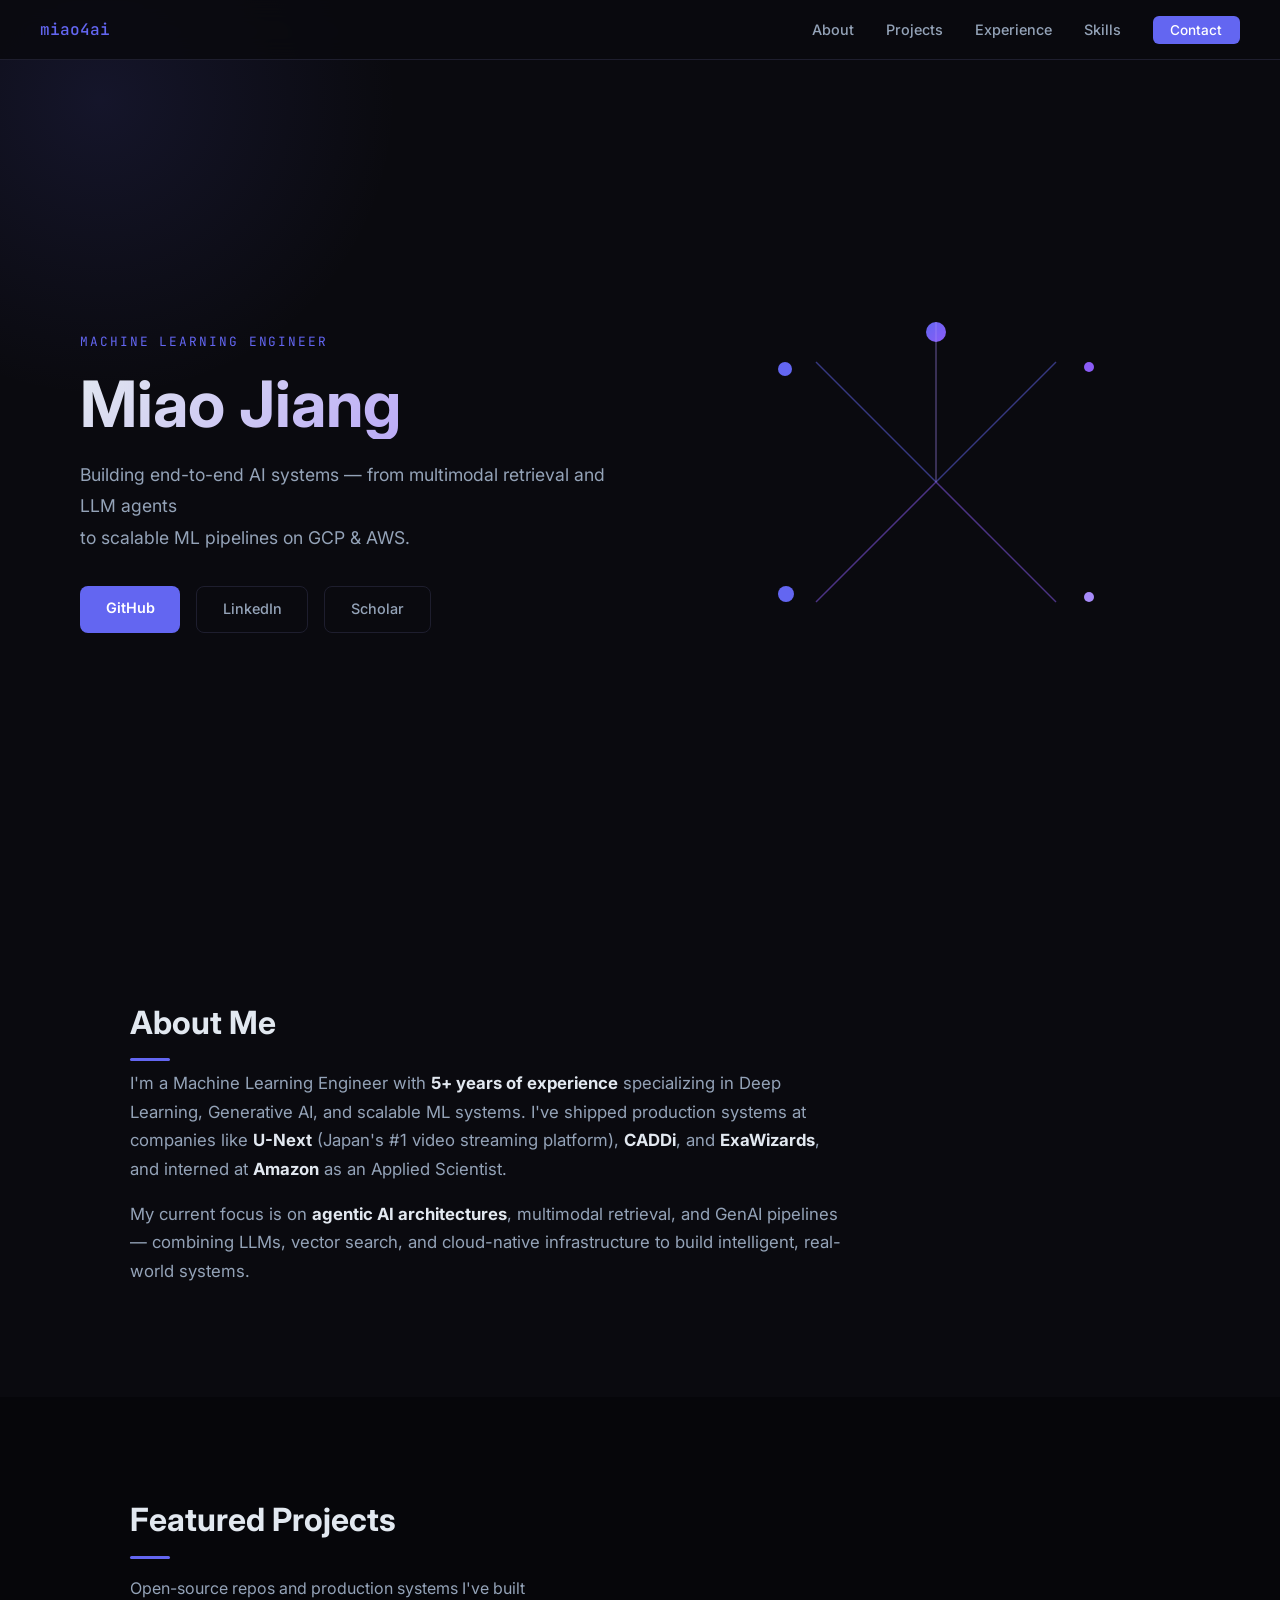
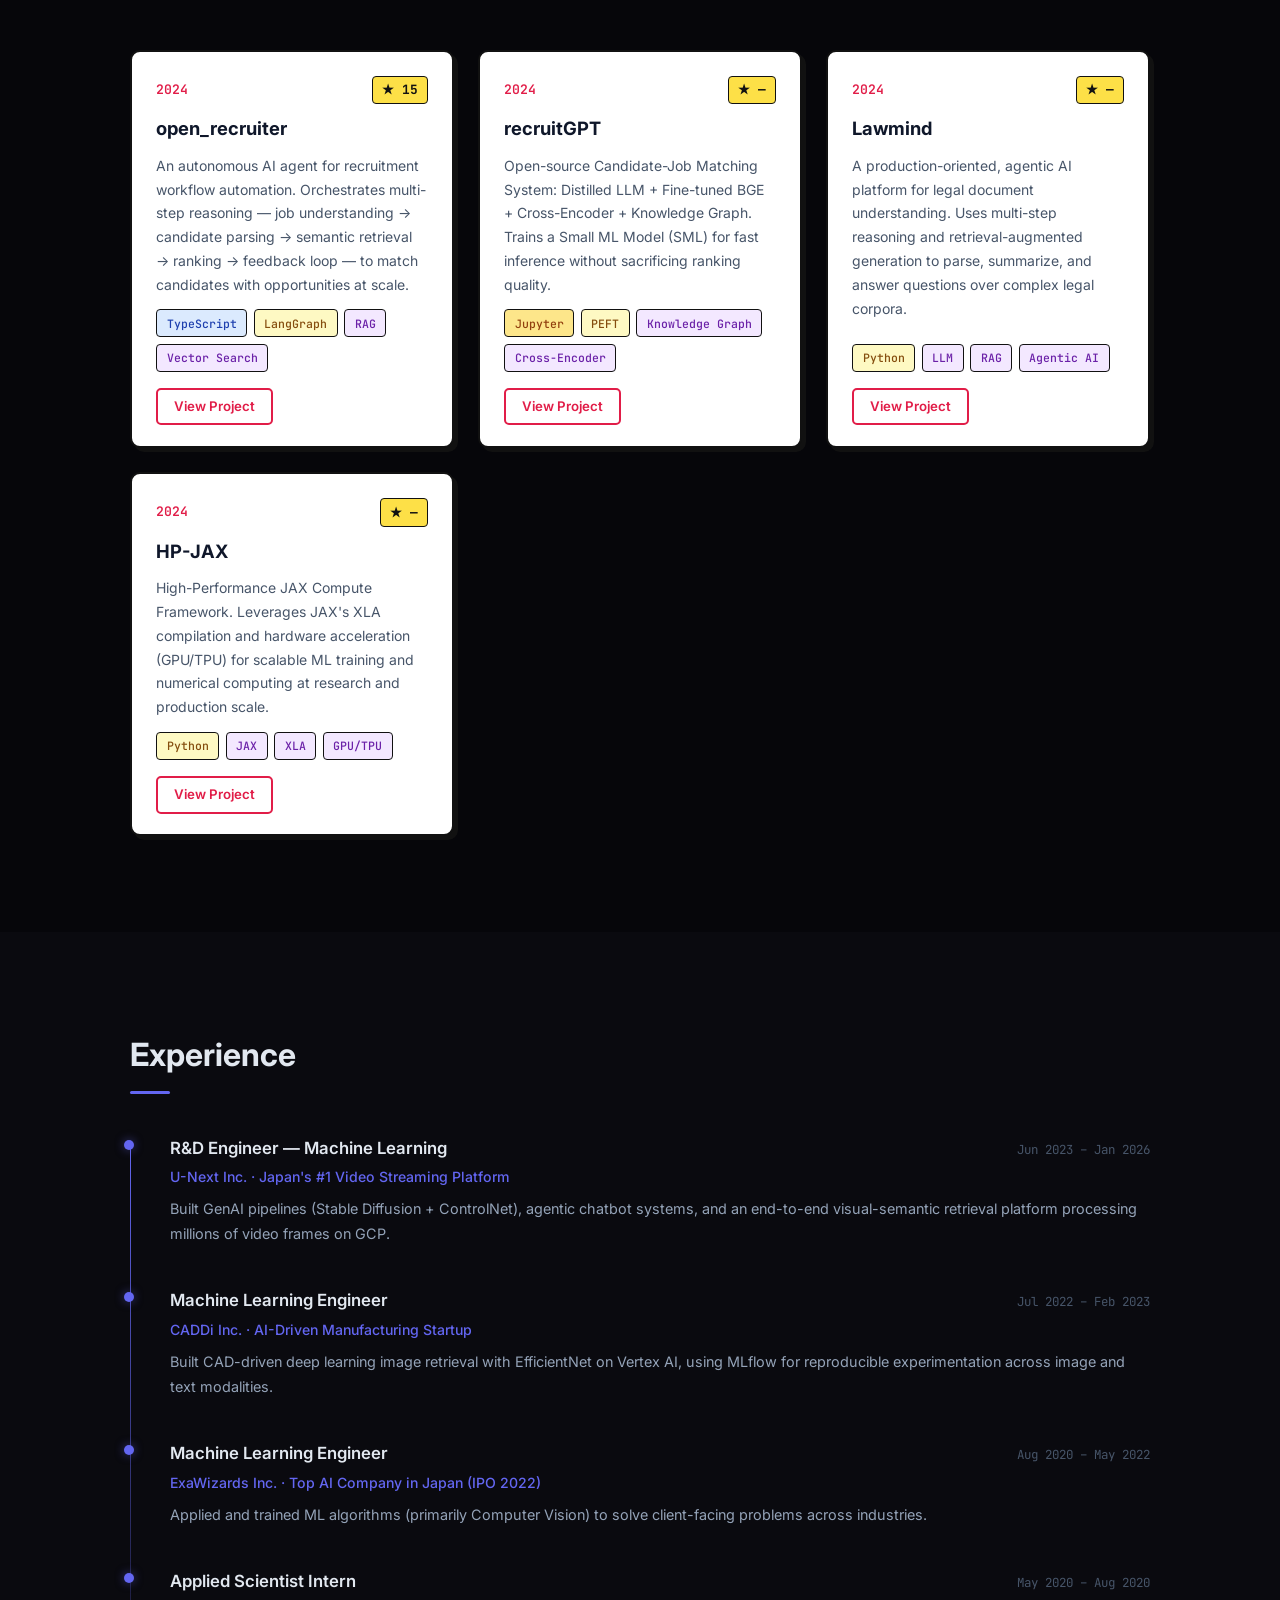
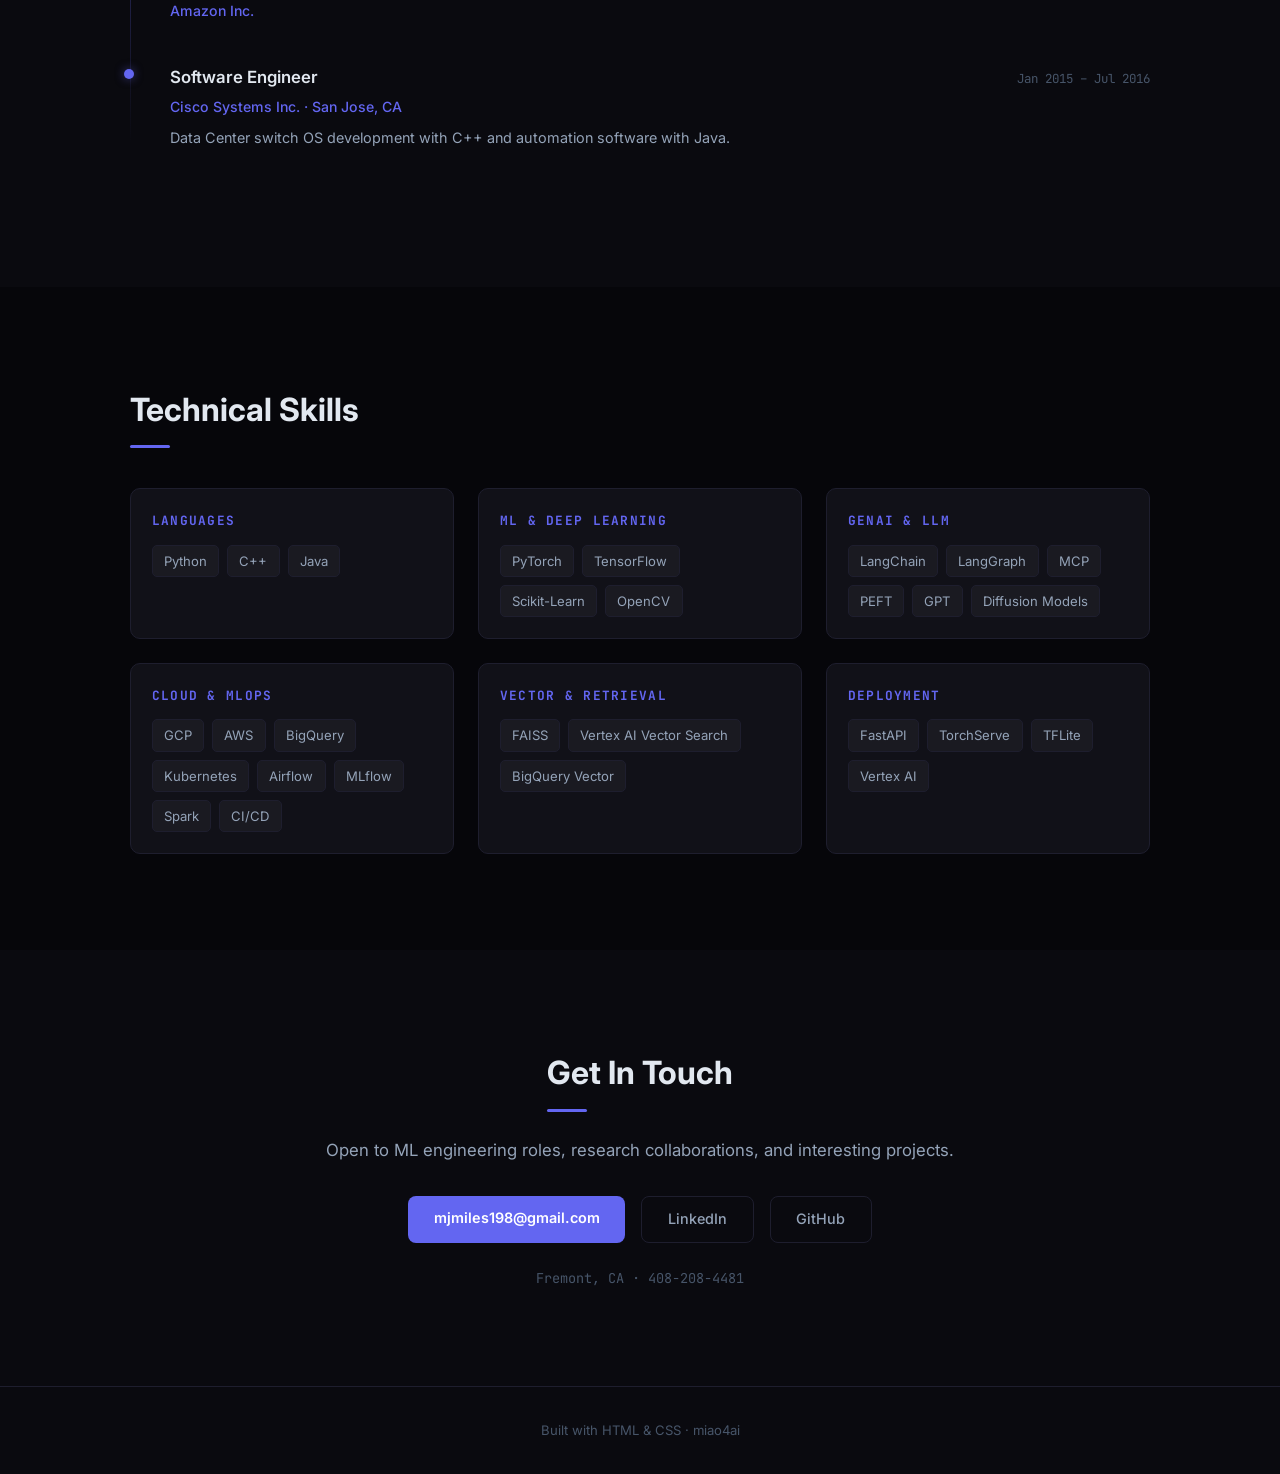
==== index.html @ be4a1c4f "Add portfolio homepage with GitHub projects showcase Co-Authored-By: Claude Sonnet 4.6 <noreply@anth" ====
<!DOCTYPE html>
<html lang="en">
<head>
  <meta charset="UTF-8" />
  <meta name="viewport" content="width=device-width, initial-scale=1.0" />
  <title>Miao Jiang – ML Engineer</title>
  <link rel="preconnect" href="https://fonts.googleapis.com" />
  <link href="https://fonts.googleapis.com/css2?family=Inter:wght@300;400;500;600;700&family=JetBrains+Mono:wght@400;500&display=swap" rel="stylesheet" />
  <link rel="stylesheet" href="style.css" />
</head>
<body>

  <!-- NAV -->
  <nav class="nav">
    <span class="nav-logo">miao4ai</span>
    <ul class="nav-links">
      <li><a href="#about">About</a></li>
      <li><a href="#projects">Projects</a></li>
      <li><a href="#experience">Experience</a></li>
      <li><a href="#skills">Skills</a></li>
      <li><a href="#contact" class="btn-nav">Contact</a></li>
    </ul>
  </nav>

  <!-- HERO -->
  <section class="hero">
    <div class="hero-content">
      <p class="hero-tag">Machine Learning Engineer</p>
      <h1>Miao Jiang</h1>
      <p class="hero-sub">
        Building end-to-end AI systems — from multimodal retrieval and LLM agents<br>
        to scalable ML pipelines on GCP & AWS.
      </p>
      <div class="hero-links">
        <a href="https://github.com/miao4ai" target="_blank" class="btn-primary">GitHub</a>
        <a href="https://www.linkedin.com/in/miao4ai/" target="_blank" class="btn-secondary">LinkedIn</a>
        <a href="https://scholar.google.com/citations?user=8h-kJewAAAAJ&hl=en" target="_blank" class="btn-secondary">Scholar</a>
      </div>
    </div>
    <div class="hero-art">
      <div class="art-node n1"></div>
      <div class="art-node n2"></div>
      <div class="art-node n3"></div>
      <div class="art-node n4"></div>
      <div class="art-node n5"></div>
      <svg class="art-lines" viewBox="0 0 400 400" xmlns="http://www.w3.org/2000/svg">
        <line x1="80" y1="80"  x2="200" y2="200" stroke="#6366f1" stroke-width="1.5" opacity="0.5"/>
        <line x1="320" y1="80"  x2="200" y2="200" stroke="#6366f1" stroke-width="1.5" opacity="0.5"/>
        <line x1="80" y1="320" x2="200" y2="200" stroke="#8b5cf6" stroke-width="1.5" opacity="0.5"/>
        <line x1="320" y1="320" x2="200" y2="200" stroke="#8b5cf6" stroke-width="1.5" opacity="0.5"/>
        <line x1="200" y1="40"  x2="200" y2="200" stroke="#a78bfa" stroke-width="1.5" opacity="0.4"/>
      </svg>
    </div>
  </section>

  <!-- ABOUT -->
  <section id="about" class="section">
    <div class="container">
      <h2 class="section-title">About Me</h2>
      <p class="about-text">
        I'm a Machine Learning Engineer with <strong>5+ years of experience</strong> specializing in
        Deep Learning, Generative AI, and scalable ML systems. I've shipped production systems at companies
        like <strong>U-Next</strong> (Japan's #1 video streaming platform), <strong>CADDi</strong>, and
        <strong>ExaWizards</strong>, and interned at <strong>Amazon</strong> as an Applied Scientist.
      </p>
      <p class="about-text">
        My current focus is on <strong>agentic AI architectures</strong>, multimodal retrieval, and
        GenAI pipelines — combining LLMs, vector search, and cloud-native infrastructure to build
        intelligent, real-world systems.
      </p>
    </div>
  </section>

  <!-- PROJECTS -->
  <section id="projects" class="section section-dark">
    <div class="container">
      <h2 class="section-title">Featured Projects</h2>
      <p class="section-sub">Open-source repos and production systems I've built</p>

      <div class="projects-grid">

        <!-- open_recruiter -->
        <div class="pcard">
          <div class="pcard-top">
            <span class="pcard-year">2024</span>
            <span class="pcard-stars">&#9733; 15</span>
          </div>
          <h3 class="pcard-title">open_recruiter</h3>
          <p class="pcard-desc">
            An autonomous AI agent for recruitment workflow automation. Orchestrates multi-step
            reasoning — job understanding → candidate parsing → semantic retrieval → ranking →
            feedback loop — to match candidates with opportunities at scale.
          </p>
          <div class="pcard-tags">
            <span class="tag tag-ts">TypeScript</span>
            <span class="tag tag-py">LangGraph</span>
            <span class="tag tag-gen">RAG</span>
            <span class="tag tag-gen">Vector Search</span>
          </div>
          <div class="pcard-actions">
            <a href="https://github.com/miao4ai/open_recruiter" target="_blank" class="pcard-btn-primary">View Project</a>
          </div>
        </div>

        <!-- recruitGPT -->
        <div class="pcard">
          <div class="pcard-top">
            <span class="pcard-year">2024</span>
            <span class="pcard-stars">&#9733; —</span>
          </div>
          <h3 class="pcard-title">recruitGPT</h3>
          <p class="pcard-desc">
            Open-source Candidate-Job Matching System: Distilled LLM + Fine-tuned BGE +
            Cross-Encoder + Knowledge Graph. Trains a Small ML Model (SML) for fast inference
            without sacrificing ranking quality.
          </p>
          <div class="pcard-tags">
            <span class="tag tag-nb">Jupyter</span>
            <span class="tag tag-py">PEFT</span>
            <span class="tag tag-gen">Knowledge Graph</span>
            <span class="tag tag-gen">Cross-Encoder</span>
          </div>
          <div class="pcard-actions">
            <a href="https://github.com/miao4ai/recruitGPT" target="_blank" class="pcard-btn-primary">View Project</a>
          </div>
        </div>

        <!-- Lawmind -->
        <div class="pcard">
          <div class="pcard-top">
            <span class="pcard-year">2024</span>
            <span class="pcard-stars">&#9733; —</span>
          </div>
          <h3 class="pcard-title">Lawmind</h3>
          <p class="pcard-desc">
            A production-oriented, agentic AI platform for legal document understanding.
            Uses multi-step reasoning and retrieval-augmented generation to parse, summarize,
            and answer questions over complex legal corpora.
          </p>
          <div class="pcard-tags">
            <span class="tag tag-py">Python</span>
            <span class="tag tag-gen">LLM</span>
            <span class="tag tag-gen">RAG</span>
            <span class="tag tag-gen">Agentic AI</span>
          </div>
          <div class="pcard-actions">
            <a href="https://github.com/miao4ai/Lawmind" target="_blank" class="pcard-btn-primary">View Project</a>
          </div>
        </div>

        <!-- HP-JAX -->
        <div class="pcard">
          <div class="pcard-top">
            <span class="pcard-year">2024</span>
            <span class="pcard-stars">&#9733; —</span>
          </div>
          <h3 class="pcard-title">HP-JAX</h3>
          <p class="pcard-desc">
            High-Performance JAX Compute Framework. Leverages JAX's XLA compilation and
            hardware acceleration (GPU/TPU) for scalable ML training and numerical computing
            at research and production scale.
          </p>
          <div class="pcard-tags">
            <span class="tag tag-py">Python</span>
            <span class="tag tag-gen">JAX</span>
            <span class="tag tag-gen">XLA</span>
            <span class="tag tag-gen">GPU/TPU</span>
          </div>
          <div class="pcard-actions">
            <a href="https://github.com/miao4ai/HP-JAX" target="_blank" class="pcard-btn-primary">View Project</a>
          </div>
        </div>

      </div>
    </div>
  </section>

  <!-- EXPERIENCE -->
  <section id="experience" class="section">
    <div class="container">
      <h2 class="section-title">Experience</h2>
      <div class="timeline">

        <div class="timeline-item">
          <div class="timeline-dot"></div>
          <div class="timeline-content">
            <div class="timeline-header">
              <h3>R&D Engineer — Machine Learning</h3>
              <span class="timeline-date">Jun 2023 – Jan 2026</span>
            </div>
            <p class="timeline-company"><a href="https://www.unext.co.jp/en" target="_blank">U-Next Inc.</a> · Japan's #1 Video Streaming Platform</p>
            <p>Built GenAI pipelines (Stable Diffusion + ControlNet), agentic chatbot systems, and an end-to-end visual-semantic retrieval platform processing millions of video frames on GCP.</p>
          </div>
        </div>

        <div class="timeline-item">
          <div class="timeline-dot"></div>
          <div class="timeline-content">
            <div class="timeline-header">
              <h3>Machine Learning Engineer</h3>
              <span class="timeline-date">Jul 2022 – Feb 2023</span>
            </div>
            <p class="timeline-company"><a href="https://us.caddi.com/" target="_blank">CADDi Inc.</a> · AI-Driven Manufacturing Startup</p>
            <p>Built CAD-driven deep learning image retrieval with EfficientNet on Vertex AI, using MLflow for reproducible experimentation across image and text modalities.</p>
          </div>
        </div>

        <div class="timeline-item">
          <div class="timeline-dot"></div>
          <div class="timeline-content">
            <div class="timeline-header">
              <h3>Machine Learning Engineer</h3>
              <span class="timeline-date">Aug 2020 – May 2022</span>
            </div>
            <p class="timeline-company"><a href="https://exawizards.com/en/" target="_blank">ExaWizards Inc.</a> · Top AI Company in Japan (IPO 2022)</p>
            <p>Applied and trained ML algorithms (primarily Computer Vision) to solve client-facing problems across industries.</p>
          </div>
        </div>

        <div class="timeline-item">
          <div class="timeline-dot"></div>
          <div class="timeline-content">
            <div class="timeline-header">
              <h3>Applied Scientist Intern</h3>
              <span class="timeline-date">May 2020 – Aug 2020</span>
            </div>
            <p class="timeline-company">Amazon Inc.</p>
          </div>
        </div>

        <div class="timeline-item">
          <div class="timeline-dot"></div>
          <div class="timeline-content">
            <div class="timeline-header">
              <h3>Software Engineer</h3>
              <span class="timeline-date">Jan 2015 – Jul 2016</span>
            </div>
            <p class="timeline-company">Cisco Systems Inc. · San Jose, CA</p>
            <p>Data Center switch OS development with C++ and automation software with Java.</p>
          </div>
        </div>

      </div>
    </div>
  </section>

  <!-- SKILLS -->
  <section id="skills" class="section section-dark">
    <div class="container">
      <h2 class="section-title">Technical Skills</h2>
      <div class="skills-grid">
        <div class="skill-group">
          <h4>Languages</h4>
          <div class="skill-tags"><span>Python</span><span>C++</span><span>Java</span></div>
        </div>
        <div class="skill-group">
          <h4>ML & Deep Learning</h4>
          <div class="skill-tags"><span>PyTorch</span><span>TensorFlow</span><span>Scikit-Learn</span><span>OpenCV</span></div>
        </div>
        <div class="skill-group">
          <h4>GenAI & LLM</h4>
          <div class="skill-tags"><span>LangChain</span><span>LangGraph</span><span>MCP</span><span>PEFT</span><span>GPT</span><span>Diffusion Models</span></div>
        </div>
        <div class="skill-group">
          <h4>Cloud & MLOps</h4>
          <div class="skill-tags"><span>GCP</span><span>AWS</span><span>BigQuery</span><span>Kubernetes</span><span>Airflow</span><span>MLflow</span><span>Spark</span><span>CI/CD</span></div>
        </div>
        <div class="skill-group">
          <h4>Vector & Retrieval</h4>
          <div class="skill-tags"><span>FAISS</span><span>Vertex AI Vector Search</span><span>BigQuery Vector</span></div>
        </div>
        <div class="skill-group">
          <h4>Deployment</h4>
          <div class="skill-tags"><span>FastAPI</span><span>TorchServe</span><span>TFLite</span><span>Vertex AI</span></div>
        </div>
      </div>
    </div>
  </section>

  <!-- CONTACT -->
  <section id="contact" class="section">
    <div class="container contact-container">
      <h2 class="section-title">Get In Touch</h2>
      <p class="contact-sub">Open to ML engineering roles, research collaborations, and interesting projects.</p>
      <div class="contact-links">
        <a href="mailto:mjmiles198@gmail.com" class="btn-primary">mjmiles198@gmail.com</a>
        <a href="https://www.linkedin.com/in/miao4ai/" target="_blank" class="btn-secondary">LinkedIn</a>
        <a href="https://github.com/miao4ai" target="_blank" class="btn-secondary">GitHub</a>
      </div>
      <p class="contact-location">Fremont, CA · 408-208-4481</p>
    </div>
  </section>

  <footer class="footer">
    <p>Built with HTML & CSS · <a href="https://github.com/miao4ai" target="_blank">miao4ai</a></p>
  </footer>

  <script src="main.js"></script>
</body>
</html>
---- style.css ----
/* ===== RESET & BASE ===== */
*, *::before, *::after { box-sizing: border-box; margin: 0; padding: 0; }

:root {
  --bg: #0a0a0f;
  --bg-dark: #06060a;
  --bg-card: #111118;
  --border: #1e1e2e;
  --accent: #6366f1;
  --accent2: #8b5cf6;
  --accent-glow: rgba(99,102,241,0.15);
  --text: #e2e8f0;
  --text-muted: #94a3b8;
  --text-faint: #475569;
  --green: #22d3ee;
  --font: 'Inter', sans-serif;
  --mono: 'JetBrains Mono', monospace;
}

html { scroll-behavior: smooth; }

body {
  font-family: var(--font);
  background: var(--bg);
  color: var(--text);
  line-height: 1.7;
  font-size: 16px;
}

a { color: var(--accent); text-decoration: none; }
a:hover { color: var(--accent2); }

/* ===== NAV ===== */
.nav {
  position: fixed;
  top: 0; left: 0; right: 0;
  z-index: 100;
  display: flex;
  align-items: center;
  justify-content: space-between;
  padding: 1rem 2.5rem;
  background: rgba(10,10,15,0.85);
  backdrop-filter: blur(12px);
  border-bottom: 1px solid var(--border);
}

.nav-logo {
  font-family: var(--mono);
  font-size: 1rem;
  color: var(--accent);
  font-weight: 500;
}

.nav-links {
  list-style: none;
  display: flex;
  gap: 2rem;
  align-items: center;
}

.nav-links a {
  color: var(--text-muted);
  font-size: 0.9rem;
  font-weight: 500;
  transition: color 0.2s;
}
.nav-links a:hover { color: var(--text); }

.btn-nav {
  background: var(--accent) !important;
  color: white !important;
  padding: 0.4rem 1.1rem;
  border-radius: 6px;
  font-size: 0.85rem !important;
  transition: background 0.2s !important;
}
.btn-nav:hover { background: var(--accent2) !important; }

/* ===== HERO ===== */
.hero {
  min-height: 100vh;
  display: grid;
  grid-template-columns: 1fr 1fr;
  align-items: center;
  padding: 8rem 5rem 4rem;
  gap: 4rem;
  position: relative;
  overflow: hidden;
}

.hero::before {
  content: '';
  position: absolute;
  top: -200px; left: -200px;
  width: 600px; height: 600px;
  background: radial-gradient(circle, rgba(99,102,241,0.12) 0%, transparent 70%);
  pointer-events: none;
}

.hero-tag {
  font-family: var(--mono);
  font-size: 0.8rem;
  color: var(--accent);
  text-transform: uppercase;
  letter-spacing: 0.15em;
  margin-bottom: 1rem;
}

.hero h1 {
  font-size: clamp(2.8rem, 5vw, 4.5rem);
  font-weight: 700;
  line-height: 1.1;
  background: linear-gradient(135deg, #e2e8f0 0%, #a78bfa 100%);
  -webkit-background-clip: text;
  -webkit-text-fill-color: transparent;
  background-clip: text;
  margin-bottom: 1.2rem;
}

.hero-sub {
  font-size: 1.1rem;
  color: var(--text-muted);
  margin-bottom: 2rem;
  line-height: 1.8;
}

.hero-links {
  display: flex;
  gap: 1rem;
  flex-wrap: wrap;
}

.btn-primary {
  background: var(--accent);
  color: white;
  padding: 0.65rem 1.6rem;
  border-radius: 8px;
  font-weight: 600;
  font-size: 0.9rem;
  transition: background 0.2s, transform 0.1s;
  display: inline-block;
}
.btn-primary:hover {
  background: var(--accent2);
  color: white;
  transform: translateY(-1px);
}

.btn-secondary {
  background: transparent;
  color: var(--text-muted);
  padding: 0.65rem 1.6rem;
  border-radius: 8px;
  font-weight: 500;
  font-size: 0.9rem;
  border: 1px solid var(--border);
  transition: border-color 0.2s, color 0.2s, transform 0.1s;
  display: inline-block;
}
.btn-secondary:hover {
  border-color: var(--accent);
  color: var(--text);
  transform: translateY(-1px);
}

/* Hero Art */
.hero-art {
  position: relative;
  display: flex;
  align-items: center;
  justify-content: center;
  height: 400px;
}

.art-lines {
  position: absolute;
  width: 100%;
  height: 100%;
  animation: rotate-slow 30s linear infinite;
}

@keyframes rotate-slow {
  from { transform: rotate(0deg); }
  to   { transform: rotate(360deg); }
}

.art-node {
  position: absolute;
  border-radius: 50%;
  animation: pulse-node 3s ease-in-out infinite;
}

.n1 { width: 14px; height: 14px; background: var(--accent); top: 20%; left: 20%; animation-delay: 0s; }
.n2 { width: 10px; height: 10px; background: var(--accent2); top: 20%; right: 20%; animation-delay: 0.5s; }
.n3 { width: 16px; height: 16px; background: var(--accent); bottom: 20%; left: 20%; animation-delay: 1s; }
.n4 { width: 10px; height: 10px; background: #a78bfa; bottom: 20%; right: 20%; animation-delay: 1.5s; }
.n5 { width: 20px; height: 20px; background: linear-gradient(135deg, var(--accent), var(--accent2)); top: 10%; left: 50%; transform: translateX(-50%); animation-delay: 0.25s; }

@keyframes pulse-node {
  0%, 100% { transform: scale(1); opacity: 0.8; }
  50% { transform: scale(1.4); opacity: 1; box-shadow: 0 0 16px rgba(99,102,241,0.7); }
}

/* ===== SECTIONS ===== */
.section { padding: 6rem 0; }
.section-dark { background: var(--bg-dark); }

.container {
  max-width: 1100px;
  margin: 0 auto;
  padding: 0 2.5rem;
}

.section-title {
  font-size: 2rem;
  font-weight: 700;
  margin-bottom: 0.5rem;
  position: relative;
  display: inline-block;
}

.section-title::after {
  content: '';
  display: block;
  width: 40px;
  height: 3px;
  background: var(--accent);
  border-radius: 2px;
  margin-top: 0.5rem;
}

.section-sub {
  color: var(--text-muted);
  margin-bottom: 3rem;
  margin-top: 0.5rem;
}

/* ===== ABOUT ===== */
.about-text {
  color: var(--text-muted);
  font-size: 1.05rem;
  max-width: 720px;
  margin-bottom: 1rem;
}
.about-text strong { color: var(--text); }

/* ===== PROJECTS ===== */
.projects-grid {
  display: grid;
  grid-template-columns: repeat(3, 1fr);
  gap: 1.5rem;
  margin-top: 2.5rem;
}

/* Project Card (new style) */
.pcard {
  background: #fff;
  border: 2.5px solid #111;
  border-radius: 10px;
  padding: 1.5rem 1.5rem 1.3rem;
  display: flex;
  flex-direction: column;
  gap: 0.8rem;
  transition: transform 0.18s, box-shadow 0.18s;
  box-shadow: 4px 4px 0 #111;
}

.pcard:hover {
  transform: translate(-2px, -2px);
  box-shadow: 6px 6px 0 #111;
}

.pcard-top {
  display: flex;
  justify-content: space-between;
  align-items: center;
}

.pcard-year {
  font-family: var(--mono);
  font-size: 0.82rem;
  font-weight: 600;
  color: #e11d48;
}

.pcard-stars {
  font-family: var(--mono);
  font-size: 0.8rem;
  font-weight: 700;
  background: #fde047;
  color: #111;
  padding: 0.15rem 0.55rem;
  border-radius: 4px;
  border: 1.5px solid #111;
}

.pcard-work {
  background: #e0e7ff;
  color: #4338ca;
}

.pcard-title {
  font-size: 1.15rem;
  font-weight: 700;
  color: #0f172a;
  line-height: 1.3;
}

.pcard-desc {
  font-size: 0.875rem;
  color: #475569;
  line-height: 1.7;
  flex: 1;
}

.pcard-tags {
  display: flex;
  flex-wrap: wrap;
  gap: 0.4rem;
}

.tag {
  font-family: var(--mono);
  font-size: 0.72rem;
  font-weight: 500;
  padding: 0.2rem 0.6rem;
  border-radius: 4px;
  border: 1.5px solid #111;
}

.tag-py  { background: #fef9c3; color: #854d0e; }
.tag-ts  { background: #dbeafe; color: #1e40af; }
.tag-nb  { background: #fde68a; color: #92400e; }
.tag-gen { background: #f3e8ff; color: #6b21a8; }
.tag-cloud { background: #dcfce7; color: #15803d; }

.pcard-actions {
  display: flex;
  gap: 0.7rem;
  margin-top: 0.2rem;
}

.pcard-btn-primary {
  font-size: 0.83rem;
  font-weight: 600;
  color: #e11d48;
  border: 2px solid #e11d48;
  padding: 0.35rem 1rem;
  border-radius: 5px;
  transition: background 0.15s, color 0.15s;
  display: inline-block;
}
.pcard-btn-primary:hover {
  background: #e11d48;
  color: #fff;
}

.pcard-btn-secondary {
  font-size: 0.83rem;
  font-weight: 600;
  color: #111;
  border: 2px solid #111;
  padding: 0.35rem 1rem;
  border-radius: 5px;
  transition: background 0.15s, color 0.15s;
  display: inline-block;
}
.pcard-btn-secondary:hover {
  background: #111;
  color: #fff;
}

/* ===== TIMELINE ===== */
.timeline {
  position: relative;
  padding-left: 2rem;
  margin-top: 2rem;
}

.timeline::before {
  content: '';
  position: absolute;
  left: 0;
  top: 8px;
  bottom: 8px;
  width: 1px;
  background: linear-gradient(to bottom, var(--accent), transparent);
}

.timeline-item {
  position: relative;
  margin-bottom: 2.5rem;
}

.timeline-dot {
  position: absolute;
  left: -2.4rem;
  top: 6px;
  width: 10px;
  height: 10px;
  background: var(--accent);
  border-radius: 50%;
  box-shadow: 0 0 10px rgba(99,102,241,0.5);
}

.timeline-content { padding-left: 0.5rem; }

.timeline-header {
  display: flex;
  align-items: baseline;
  justify-content: space-between;
  gap: 1rem;
  flex-wrap: wrap;
}

.timeline-header h3 {
  font-size: 1.05rem;
  font-weight: 600;
}

.timeline-date {
  font-family: var(--mono);
  font-size: 0.78rem;
  color: var(--text-faint);
  white-space: nowrap;
}

.timeline-company {
  color: var(--accent);
  font-size: 0.88rem;
  margin: 0.2rem 0 0.5rem;
  font-weight: 500;
}

.timeline-company a { color: var(--accent); }
.timeline-company a:hover { color: var(--accent2); }

.timeline-content p:not(.timeline-company) {
  color: var(--text-muted);
  font-size: 0.9rem;
}

/* ===== SKILLS ===== */
.skills-grid {
  display: grid;
  grid-template-columns: repeat(auto-fill, minmax(280px, 1fr));
  gap: 1.5rem;
  margin-top: 2rem;
}

.skill-group {
  background: var(--bg-card);
  border: 1px solid var(--border);
  border-radius: 10px;
  padding: 1.3rem;
}

.skill-group h4 {
  font-size: 0.8rem;
  text-transform: uppercase;
  letter-spacing: 0.1em;
  color: var(--accent);
  font-family: var(--mono);
  margin-bottom: 0.8rem;
}

.skill-tags {
  display: flex;
  flex-wrap: wrap;
  gap: 0.5rem;
}

.skill-tags span {
  font-size: 0.82rem;
  color: var(--text-muted);
  background: rgba(255,255,255,0.04);
  border: 1px solid var(--border);
  padding: 0.25rem 0.7rem;
  border-radius: 5px;
}

/* ===== CONTACT ===== */
.contact-container {
  text-align: center;
}

.contact-sub {
  color: var(--text-muted);
  font-size: 1.05rem;
  margin: 1rem 0 2rem;
}

.contact-links {
  display: flex;
  gap: 1rem;
  justify-content: center;
  flex-wrap: wrap;
  margin-bottom: 1.5rem;
}

.contact-location {
  color: var(--text-faint);
  font-size: 0.85rem;
  font-family: var(--mono);
}

/* ===== FOOTER ===== */
.footer {
  text-align: center;
  padding: 2rem;
  border-top: 1px solid var(--border);
  color: var(--text-faint);
  font-size: 0.82rem;
}

.footer a { color: var(--text-faint); }
.footer a:hover { color: var(--accent); }

/* ===== RESPONSIVE ===== */
@media (max-width: 900px) {
  .hero {
    grid-template-columns: 1fr;
    padding: 7rem 2rem 4rem;
    text-align: center;
  }
  .hero-links { justify-content: center; }
  .hero-art { display: none; }
  .projects-grid { grid-template-columns: 1fr 1fr; }
  .nav { padding: 1rem 1.5rem; }
  .nav-links { gap: 1rem; }
}

@media (max-width: 600px) {
  .nav-links { display: none; }
  .section { padding: 4rem 0; }
  .container { padding: 0 1.5rem; }
  .timeline-header { flex-direction: column; }
  .skills-grid { grid-template-columns: 1fr; }
  .projects-grid { grid-template-columns: 1fr; }
}

/* ===== ANIMATIONS ===== */
.fade-in {
  opacity: 0;
  transform: translateY(20px);
  transition: opacity 0.6s ease, transform 0.6s ease;
}
.fade-in.visible {
  opacity: 1;
  transform: translateY(0);
}
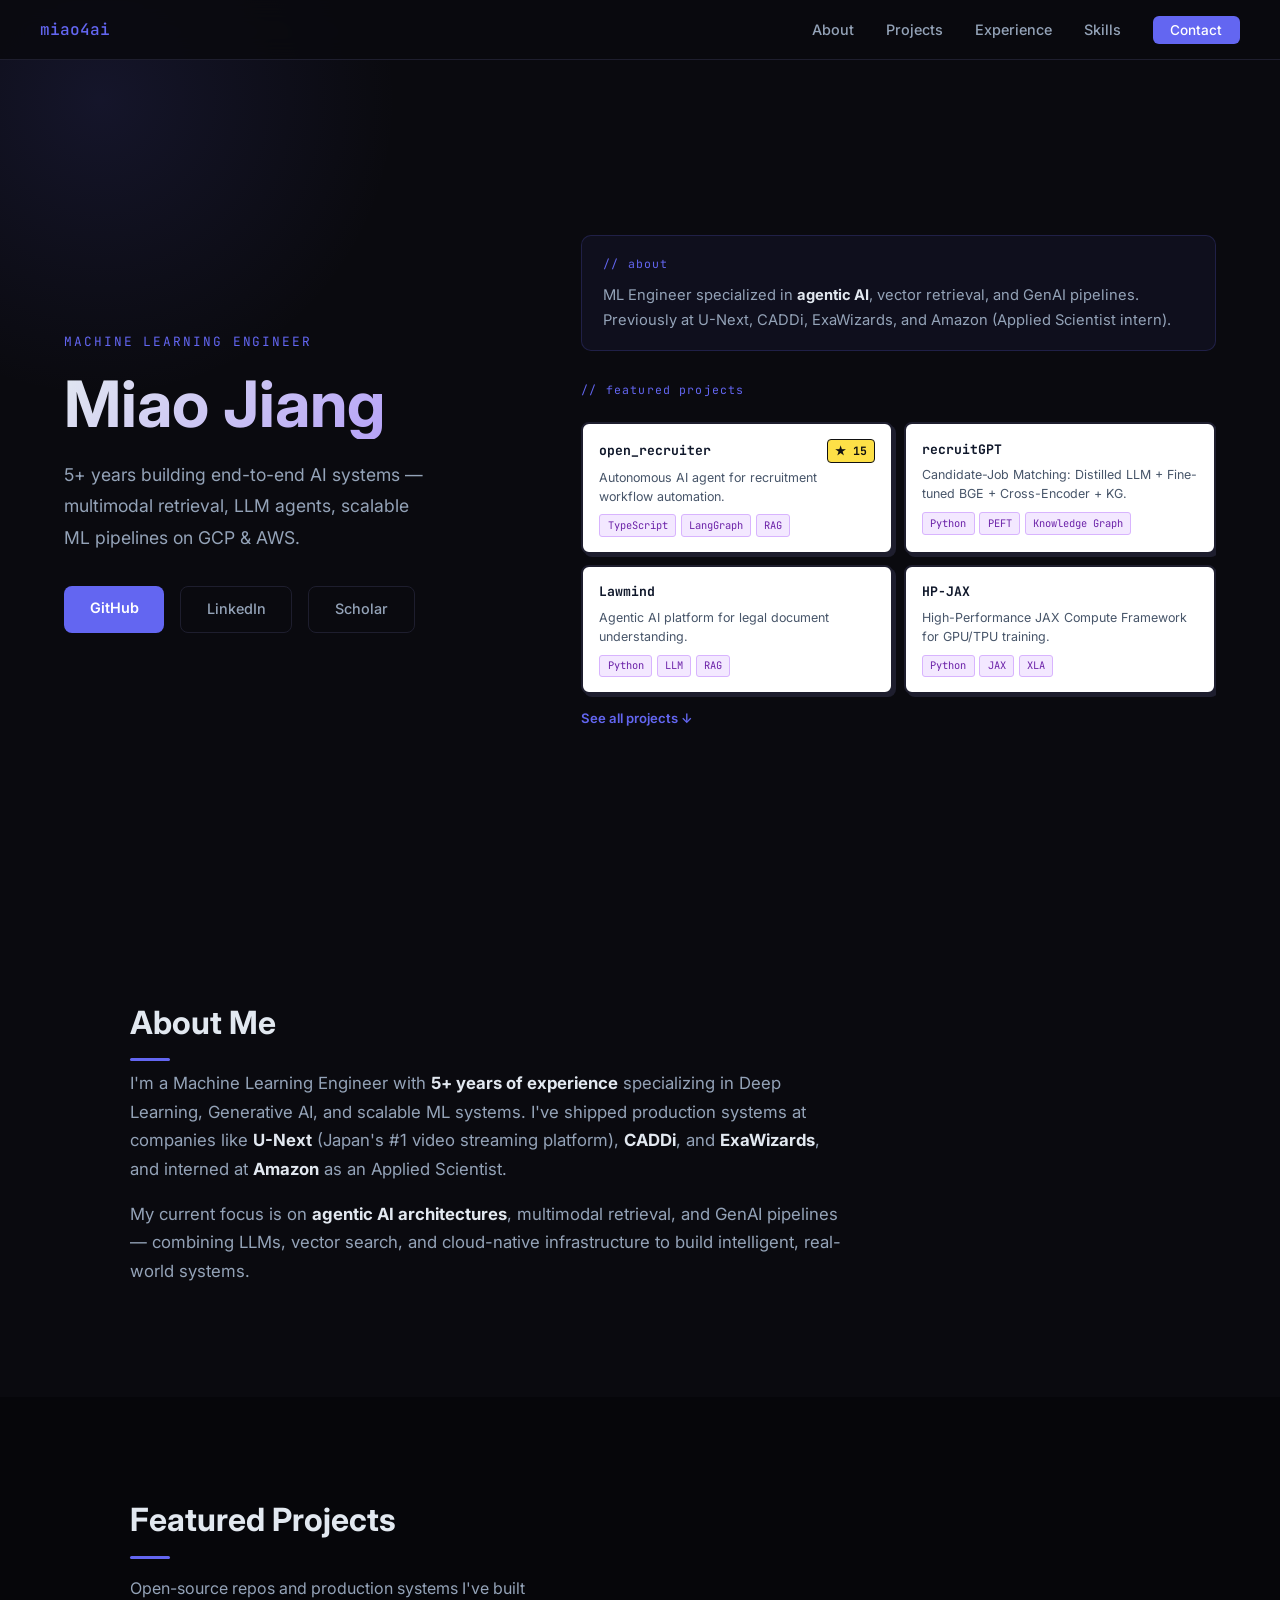
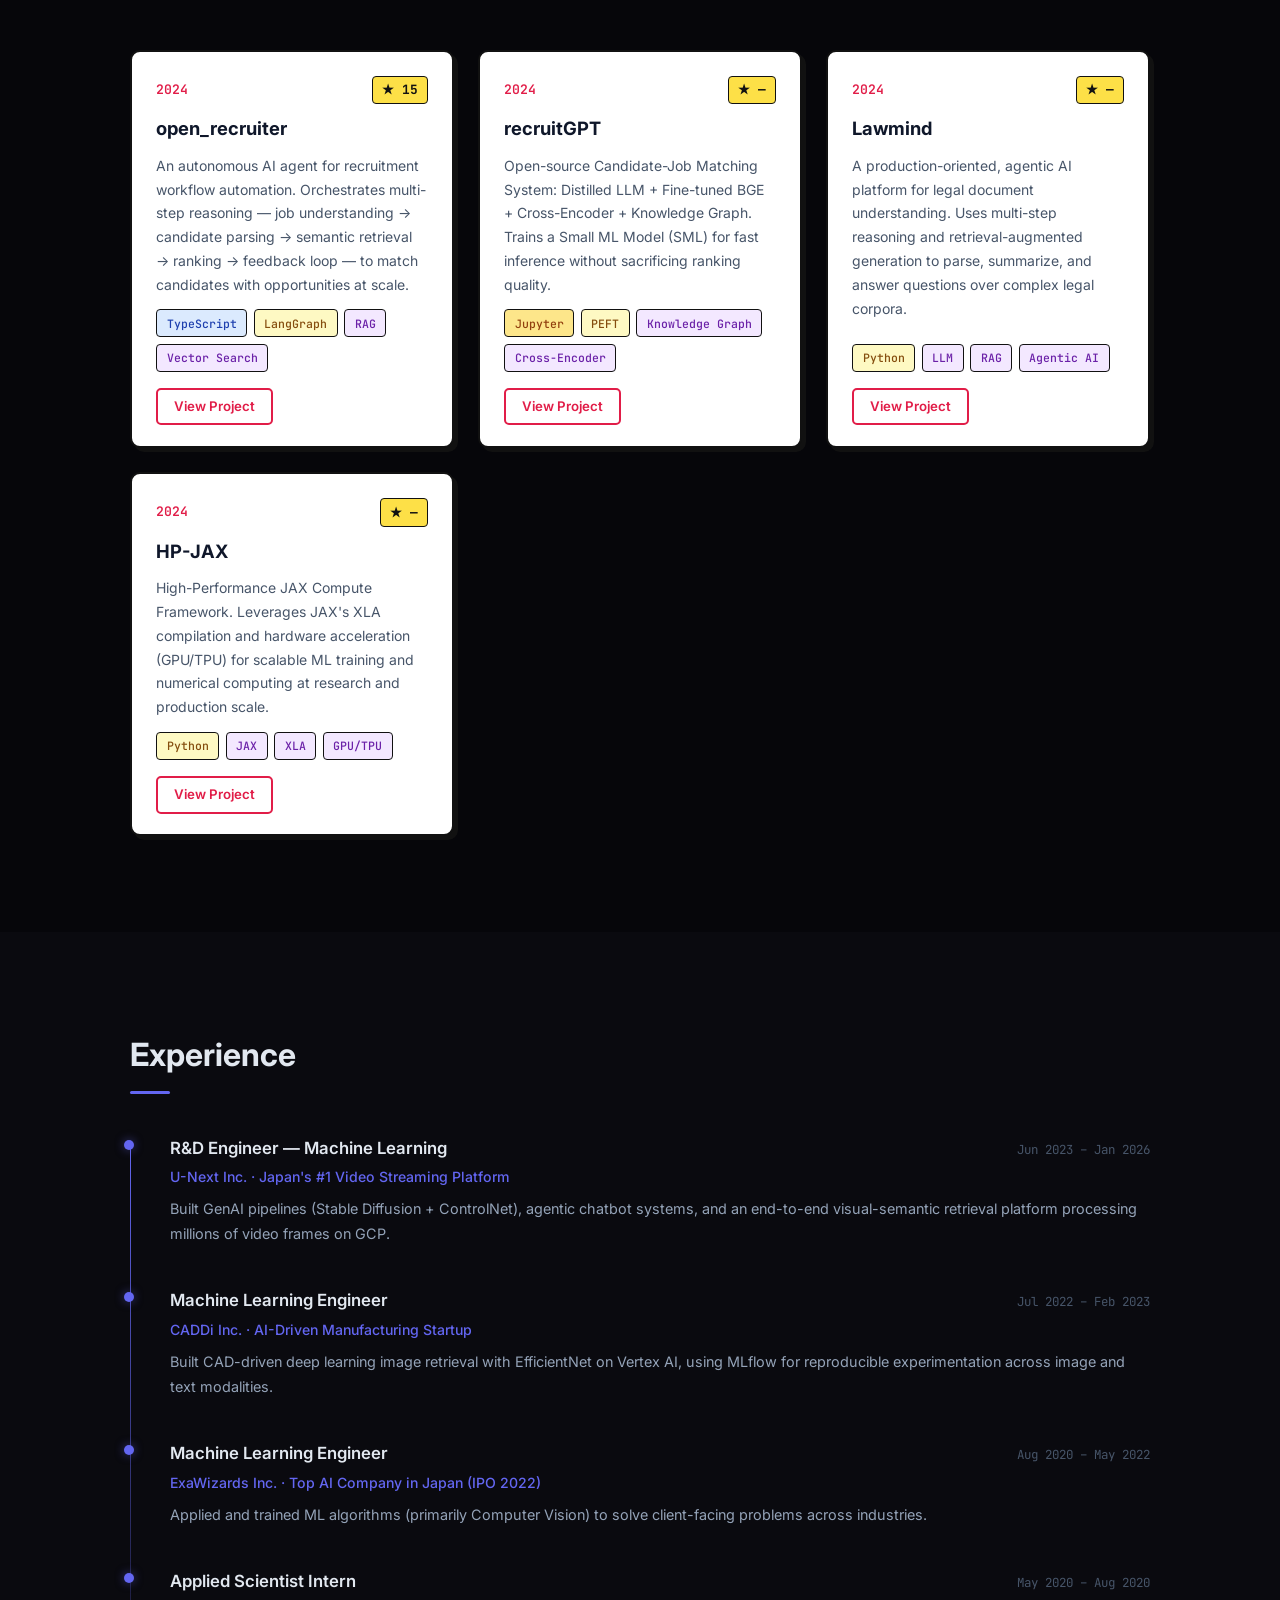
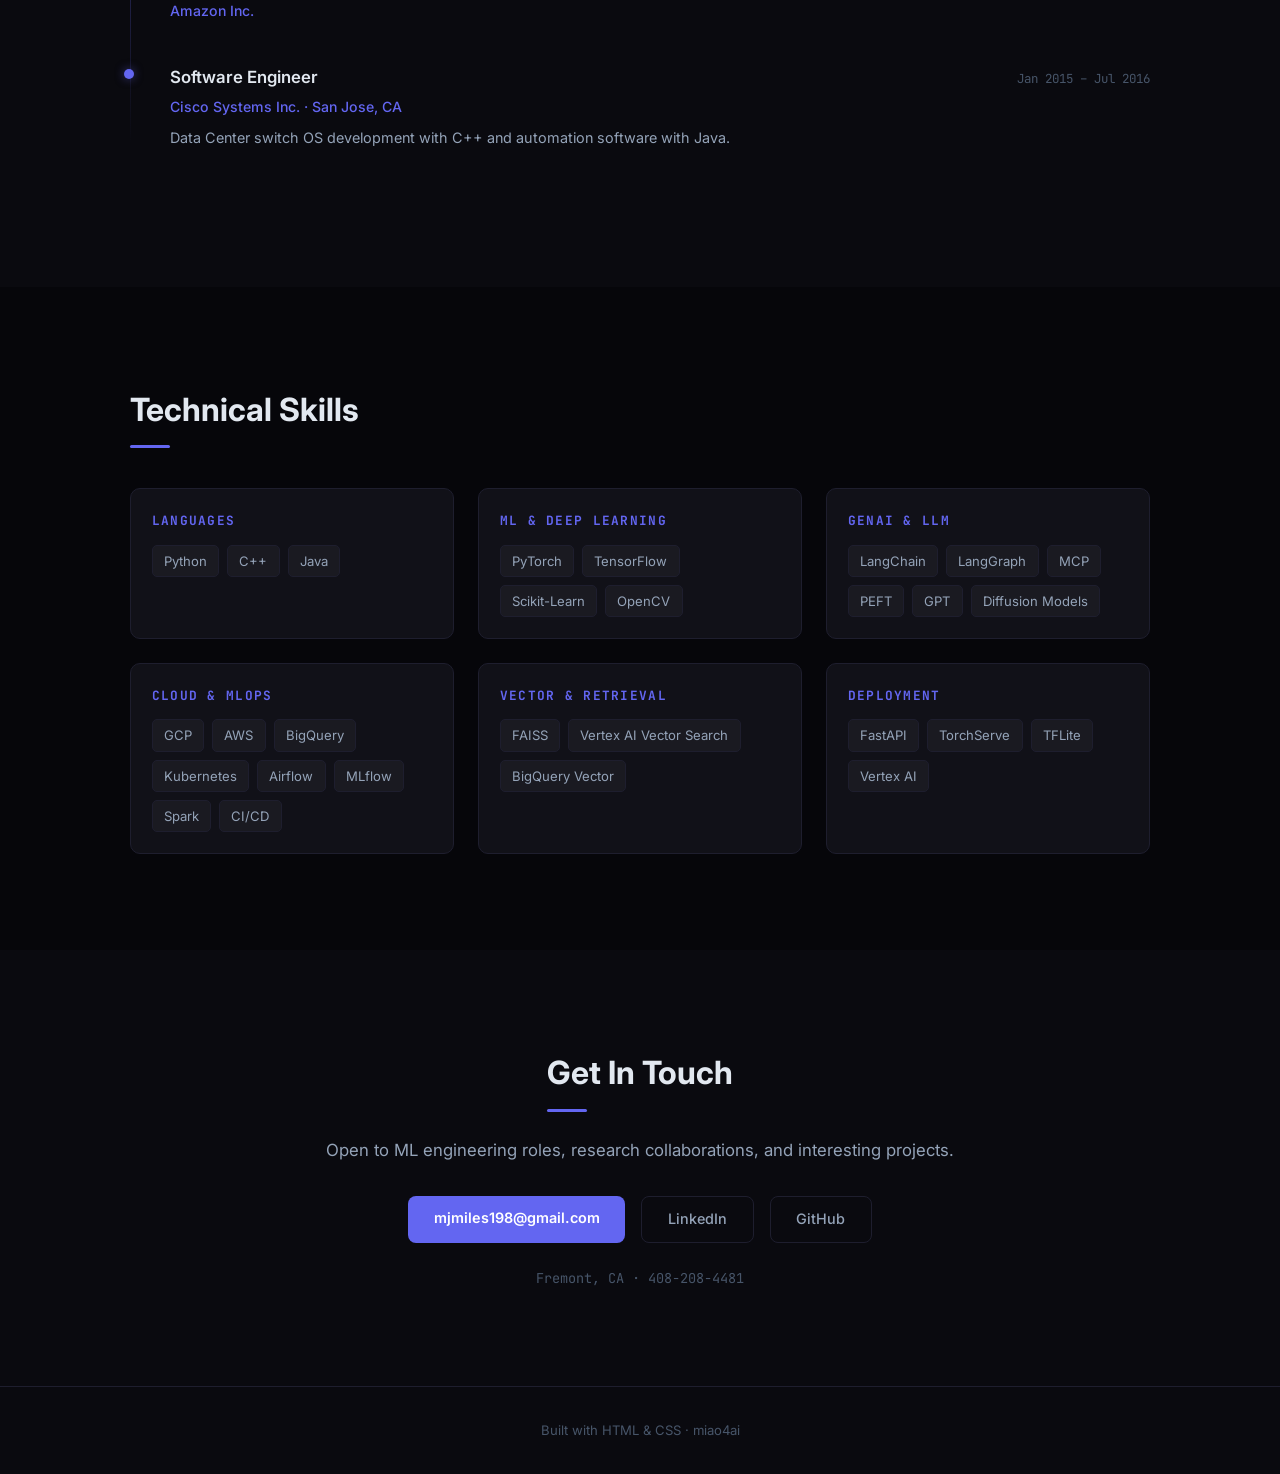
==== commit 2e490782: "Redesign hero: add about + project cards on right panel Co-Authored-By: Claude Sonnet 4.6 <noreply@a" ====
--- a/index.html
+++ b/index.html
@@ -24,12 +24,14 @@
 
   <!-- HERO -->
   <section class="hero">
+    <!-- LEFT: Identity -->
     <div class="hero-content">
       <p class="hero-tag">Machine Learning Engineer</p>
       <h1>Miao Jiang</h1>
       <p class="hero-sub">
-        Building end-to-end AI systems — from multimodal retrieval and LLM agents<br>
-        to scalable ML pipelines on GCP & AWS.
+        5+ years building end-to-end AI systems —<br>
+        multimodal retrieval, LLM agents, scalable<br>
+        ML pipelines on GCP &amp; AWS.
       </p>
       <div class="hero-links">
         <a href="https://github.com/miao4ai" target="_blank" class="btn-primary">GitHub</a>
@@ -37,19 +39,57 @@
         <a href="https://scholar.google.com/citations?user=8h-kJewAAAAJ&hl=en" target="_blank" class="btn-secondary">Scholar</a>
       </div>
     </div>
-    <div class="hero-art">
-      <div class="art-node n1"></div>
-      <div class="art-node n2"></div>
-      <div class="art-node n3"></div>
-      <div class="art-node n4"></div>
-      <div class="art-node n5"></div>
-      <svg class="art-lines" viewBox="0 0 400 400" xmlns="http://www.w3.org/2000/svg">
-        <line x1="80" y1="80"  x2="200" y2="200" stroke="#6366f1" stroke-width="1.5" opacity="0.5"/>
-        <line x1="320" y1="80"  x2="200" y2="200" stroke="#6366f1" stroke-width="1.5" opacity="0.5"/>
-        <line x1="80" y1="320" x2="200" y2="200" stroke="#8b5cf6" stroke-width="1.5" opacity="0.5"/>
-        <line x1="320" y1="320" x2="200" y2="200" stroke="#8b5cf6" stroke-width="1.5" opacity="0.5"/>
-        <line x1="200" y1="40"  x2="200" y2="200" stroke="#a78bfa" stroke-width="1.5" opacity="0.4"/>
-      </svg>
+
+    <!-- RIGHT: About + Projects preview -->
+    <div class="hero-right">
+      <div class="hero-about">
+        <p class="hero-about-label">// about</p>
+        <p class="hero-about-text">
+          ML Engineer specialized in <strong>agentic AI</strong>, vector retrieval, and GenAI pipelines.
+          Previously at U-Next, CADDi, ExaWizards, and Amazon (Applied Scientist intern).
+        </p>
+      </div>
+
+      <div class="hero-projects">
+        <p class="hero-about-label">// featured projects</p>
+        <div class="hero-proj-grid">
+
+          <a href="https://github.com/miao4ai/open_recruiter" target="_blank" class="hpcard">
+            <div class="hpcard-top">
+              <span class="hpcard-name">open_recruiter</span>
+              <span class="hpcard-star">&#9733; 15</span>
+            </div>
+            <p>Autonomous AI agent for recruitment workflow automation.</p>
+            <div class="hpcard-tags"><span>TypeScript</span><span>LangGraph</span><span>RAG</span></div>
+          </a>
+
+          <a href="https://github.com/miao4ai/recruitGPT" target="_blank" class="hpcard">
+            <div class="hpcard-top">
+              <span class="hpcard-name">recruitGPT</span>
+            </div>
+            <p>Candidate-Job Matching: Distilled LLM + Fine-tuned BGE + Cross-Encoder + KG.</p>
+            <div class="hpcard-tags"><span>Python</span><span>PEFT</span><span>Knowledge Graph</span></div>
+          </a>
+
+          <a href="https://github.com/miao4ai/Lawmind" target="_blank" class="hpcard">
+            <div class="hpcard-top">
+              <span class="hpcard-name">Lawmind</span>
+            </div>
+            <p>Agentic AI platform for legal document understanding.</p>
+            <div class="hpcard-tags"><span>Python</span><span>LLM</span><span>RAG</span></div>
+          </a>
+
+          <a href="https://github.com/miao4ai/HP-JAX" target="_blank" class="hpcard">
+            <div class="hpcard-top">
+              <span class="hpcard-name">HP-JAX</span>
+            </div>
+            <p>High-Performance JAX Compute Framework for GPU/TPU training.</p>
+            <div class="hpcard-tags"><span>Python</span><span>JAX</span><span>XLA</span></div>
+          </a>
+
+        </div>
+        <a href="#projects" class="hero-see-all">See all projects ↓</a>
+      </div>
     </div>
   </section>
 
--- a/style.css
+++ b/style.css
@@ -80,9 +80,9 @@
 .hero {
   min-height: 100vh;
   display: grid;
-  grid-template-columns: 1fr 1fr;
+  grid-template-columns: 5fr 7fr;
   align-items: center;
-  padding: 8rem 5rem 4rem;
+  padding: 7rem 4rem 3rem;
   gap: 4rem;
   position: relative;
   overflow: hidden;
@@ -163,43 +163,117 @@
   transform: translateY(-1px);
 }
 
-/* Hero Art */
-.hero-art {
-  position: relative;
-  display: flex;
+/* Hero Right Panel */
+.hero-right {
+  display: flex;
+  flex-direction: column;
+  gap: 1.8rem;
+  max-height: calc(100vh - 8rem);
+  overflow: hidden;
+}
+
+.hero-about-label {
+  font-family: var(--mono);
+  font-size: 0.72rem;
+  color: var(--accent);
+  letter-spacing: 0.1em;
+  margin-bottom: 0.6rem;
+}
+
+.hero-about {
+  background: rgba(99,102,241,0.06);
+  border: 1px solid rgba(99,102,241,0.2);
+  border-radius: 10px;
+  padding: 1.1rem 1.3rem;
+}
+
+.hero-about-text {
+  font-size: 0.92rem;
+  color: var(--text-muted);
+  line-height: 1.7;
+}
+.hero-about-text strong { color: var(--text); }
+
+.hero-projects { display: flex; flex-direction: column; gap: 0.8rem; }
+
+.hero-proj-grid {
+  display: grid;
+  grid-template-columns: 1fr 1fr;
+  gap: 0.7rem;
+}
+
+/* Mini project card inside hero */
+.hpcard {
+  display: block;
+  background: #fff;
+  border: 2px solid #1e1e2e;
+  border-radius: 8px;
+  padding: 0.9rem 1rem;
+  box-shadow: 3px 3px 0 #1e1e2e;
+  transition: transform 0.15s, box-shadow 0.15s;
+  text-decoration: none;
+}
+.hpcard:hover {
+  transform: translate(-2px, -2px);
+  box-shadow: 5px 5px 0 #1e1e2e;
+}
+
+.hpcard-top {
+  display: flex;
+  justify-content: space-between;
   align-items: center;
-  justify-content: center;
-  height: 400px;
-}
-
-.art-lines {
-  position: absolute;
-  width: 100%;
-  height: 100%;
-  animation: rotate-slow 30s linear infinite;
-}
-
-@keyframes rotate-slow {
-  from { transform: rotate(0deg); }
-  to   { transform: rotate(360deg); }
-}
-
-.art-node {
-  position: absolute;
-  border-radius: 50%;
-  animation: pulse-node 3s ease-in-out infinite;
-}
-
-.n1 { width: 14px; height: 14px; background: var(--accent); top: 20%; left: 20%; animation-delay: 0s; }
-.n2 { width: 10px; height: 10px; background: var(--accent2); top: 20%; right: 20%; animation-delay: 0.5s; }
-.n3 { width: 16px; height: 16px; background: var(--accent); bottom: 20%; left: 20%; animation-delay: 1s; }
-.n4 { width: 10px; height: 10px; background: #a78bfa; bottom: 20%; right: 20%; animation-delay: 1.5s; }
-.n5 { width: 20px; height: 20px; background: linear-gradient(135deg, var(--accent), var(--accent2)); top: 10%; left: 50%; transform: translateX(-50%); animation-delay: 0.25s; }
-
-@keyframes pulse-node {
-  0%, 100% { transform: scale(1); opacity: 0.8; }
-  50% { transform: scale(1.4); opacity: 1; box-shadow: 0 0 16px rgba(99,102,241,0.7); }
-}
+  margin-bottom: 0.35rem;
+}
+
+.hpcard-name {
+  font-family: var(--mono);
+  font-size: 0.82rem;
+  font-weight: 700;
+  color: #0f172a;
+}
+
+.hpcard-star {
+  font-family: var(--mono);
+  font-size: 0.72rem;
+  font-weight: 700;
+  background: #fde047;
+  color: #111;
+  padding: 0.1rem 0.45rem;
+  border-radius: 4px;
+  border: 1.5px solid #111;
+}
+
+.hpcard p {
+  font-size: 0.78rem;
+  color: #475569;
+  line-height: 1.5;
+  margin-bottom: 0.5rem;
+}
+
+.hpcard-tags {
+  display: flex;
+  flex-wrap: wrap;
+  gap: 0.3rem;
+}
+
+.hpcard-tags span {
+  font-family: var(--mono);
+  font-size: 0.65rem;
+  color: #6b21a8;
+  background: #f3e8ff;
+  border: 1px solid #d8b4fe;
+  padding: 0.1rem 0.45rem;
+  border-radius: 3px;
+}
+
+.hero-see-all {
+  font-size: 0.82rem;
+  color: var(--accent);
+  font-weight: 600;
+  align-self: flex-start;
+  transition: color 0.2s;
+}
+.hero-see-all:hover { color: var(--accent2); }
 
 /* ===== SECTIONS ===== */
 .section { padding: 6rem 0; }
@@ -524,7 +598,7 @@
     text-align: center;
   }
   .hero-links { justify-content: center; }
-  .hero-art { display: none; }
+  .hero-right { display: none; }
   .projects-grid { grid-template-columns: 1fr 1fr; }
   .nav { padding: 1rem 1.5rem; }
   .nav-links { gap: 1rem; }
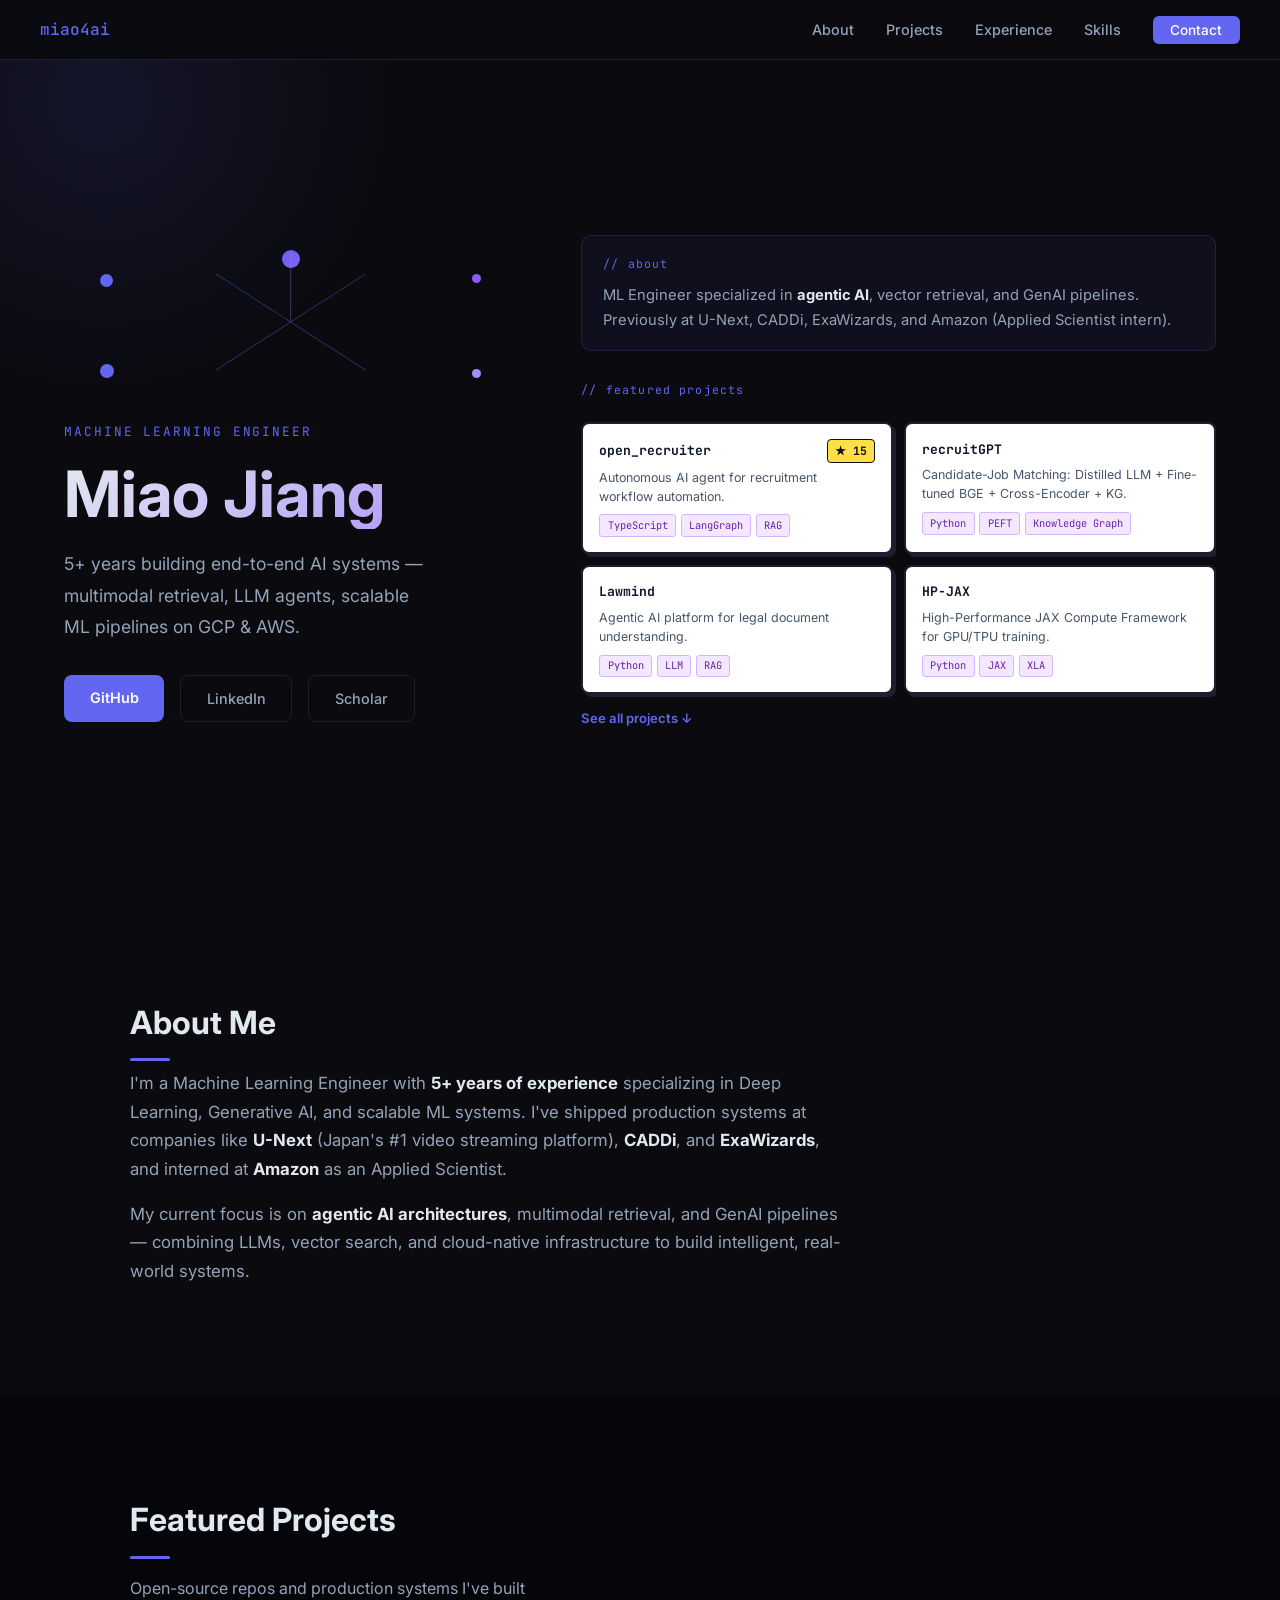
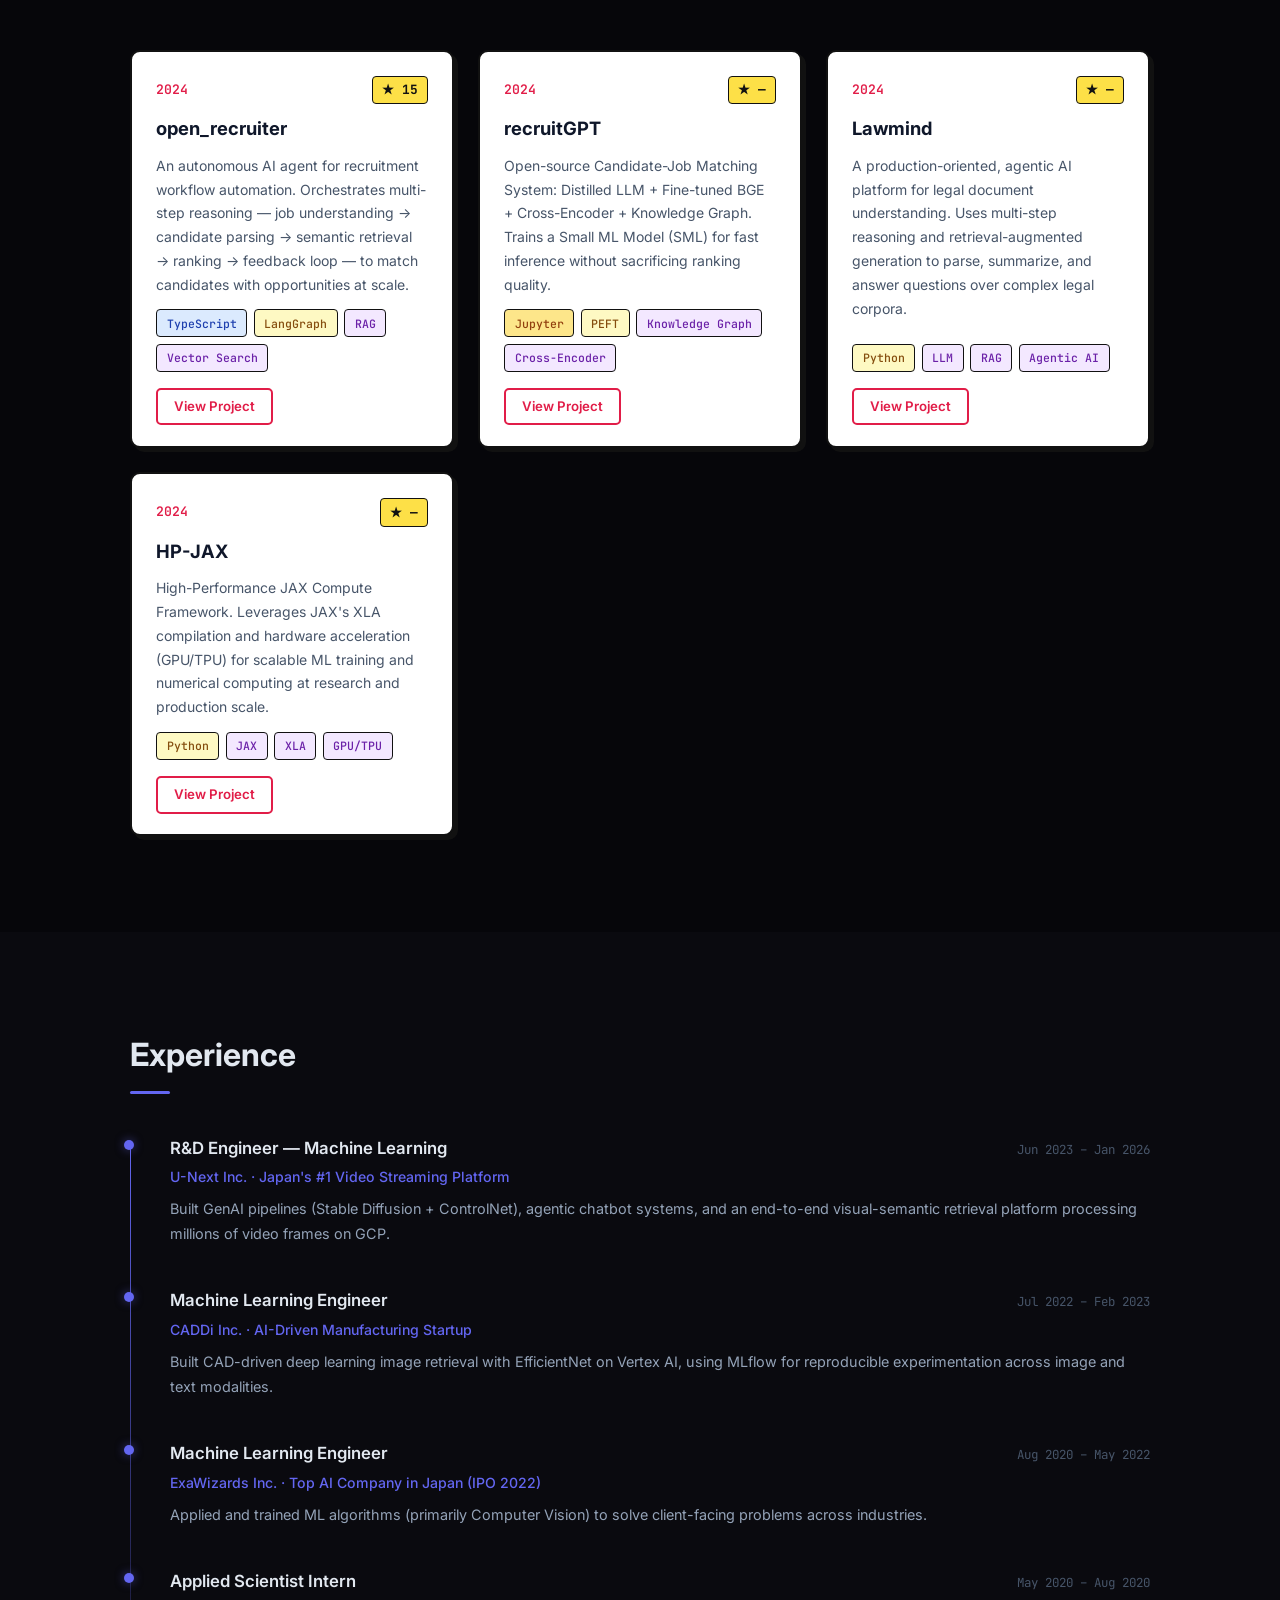
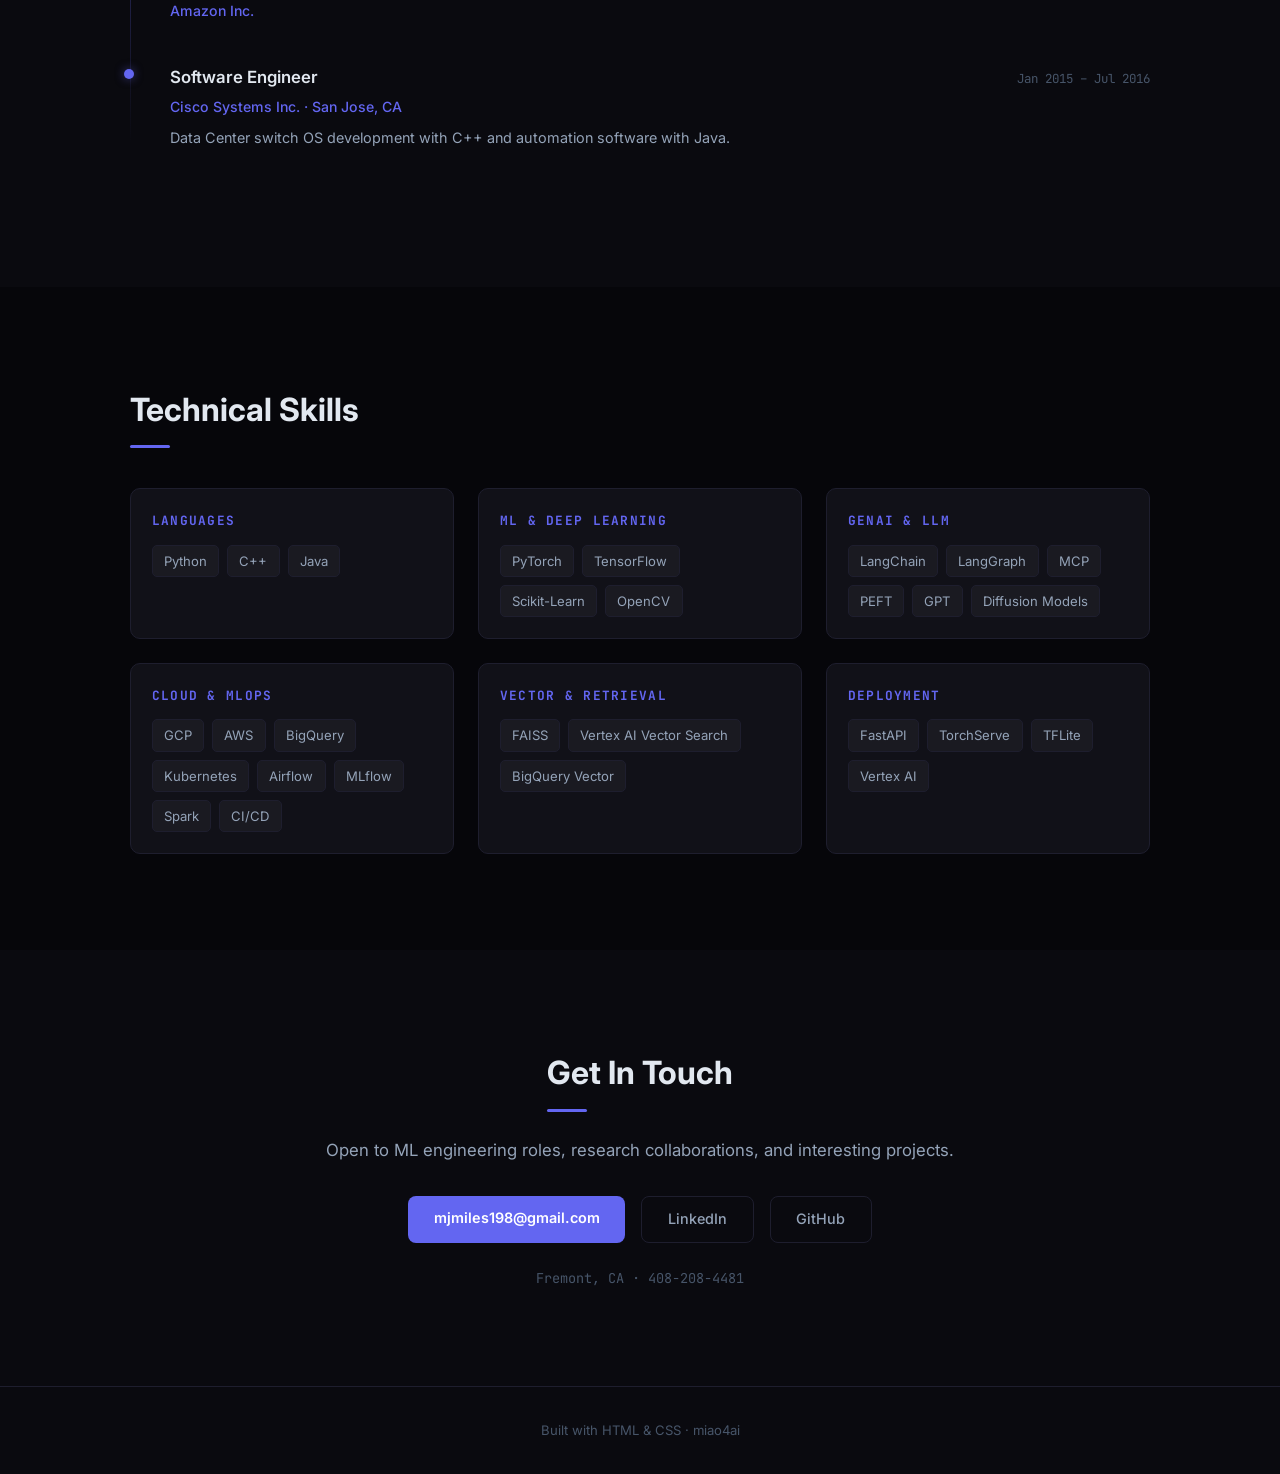
==== commit 87cb886b: "Move animated node art above hero name Co-Authored-By: Claude Sonnet 4.6 <noreply@anthropic.com>" ====
--- a/index.html
+++ b/index.html
@@ -26,6 +26,20 @@
   <section class="hero">
     <!-- LEFT: Identity -->
     <div class="hero-content">
+      <div class="hero-art">
+        <div class="art-node n1"></div>
+        <div class="art-node n2"></div>
+        <div class="art-node n3"></div>
+        <div class="art-node n4"></div>
+        <div class="art-node n5"></div>
+        <svg class="art-lines" viewBox="0 0 400 300" xmlns="http://www.w3.org/2000/svg">
+          <line x1="60"  y1="60"  x2="200" y2="150" stroke="#6366f1" stroke-width="1.5" opacity="0.5"/>
+          <line x1="340" y1="60"  x2="200" y2="150" stroke="#6366f1" stroke-width="1.5" opacity="0.5"/>
+          <line x1="60"  y1="240" x2="200" y2="150" stroke="#8b5cf6" stroke-width="1.5" opacity="0.5"/>
+          <line x1="340" y1="240" x2="200" y2="150" stroke="#8b5cf6" stroke-width="1.5" opacity="0.5"/>
+          <line x1="200" y1="20"  x2="200" y2="150" stroke="#a78bfa" stroke-width="1.5" opacity="0.4"/>
+        </svg>
+      </div>
       <p class="hero-tag">Machine Learning Engineer</p>
       <h1>Miao Jiang</h1>
       <p class="hero-sub">
--- a/style.css
+++ b/style.css
@@ -163,6 +163,44 @@
   transform: translateY(-1px);
 }
 
+/* Hero Art (above name) */
+.hero-art {
+  position: relative;
+  width: 100%;
+  height: 160px;
+  margin-bottom: 1.2rem;
+}
+
+.art-lines {
+  position: absolute;
+  inset: 0;
+  width: 100%;
+  height: 100%;
+  animation: rotate-slow 30s linear infinite;
+}
+
+@keyframes rotate-slow {
+  from { transform: rotate(0deg); }
+  to   { transform: rotate(360deg); }
+}
+
+.art-node {
+  position: absolute;
+  border-radius: 50%;
+  animation: pulse-node 3s ease-in-out infinite;
+}
+
+.n1 { width: 13px; height: 13px; background: var(--accent);  top: 20%; left: 8%;  animation-delay: 0s; }
+.n2 { width: 9px;  height: 9px;  background: var(--accent2); top: 20%; right: 8%; animation-delay: 0.5s; }
+.n3 { width: 14px; height: 14px; background: var(--accent);  bottom: 15%; left: 8%;  animation-delay: 1s; }
+.n4 { width: 9px;  height: 9px;  background: #a78bfa;        bottom: 15%; right: 8%; animation-delay: 1.5s; }
+.n5 { width: 18px; height: 18px; background: linear-gradient(135deg, var(--accent), var(--accent2)); top: 5%; left: 50%; transform: translateX(-50%); animation-delay: 0.25s; }
+
+@keyframes pulse-node {
+  0%, 100% { transform: scale(1); opacity: 0.8; }
+  50% { transform: scale(1.4); opacity: 1; box-shadow: 0 0 14px rgba(99,102,241,0.7); }
+}
+
 /* Hero Right Panel */
 .hero-right {
   display: flex;
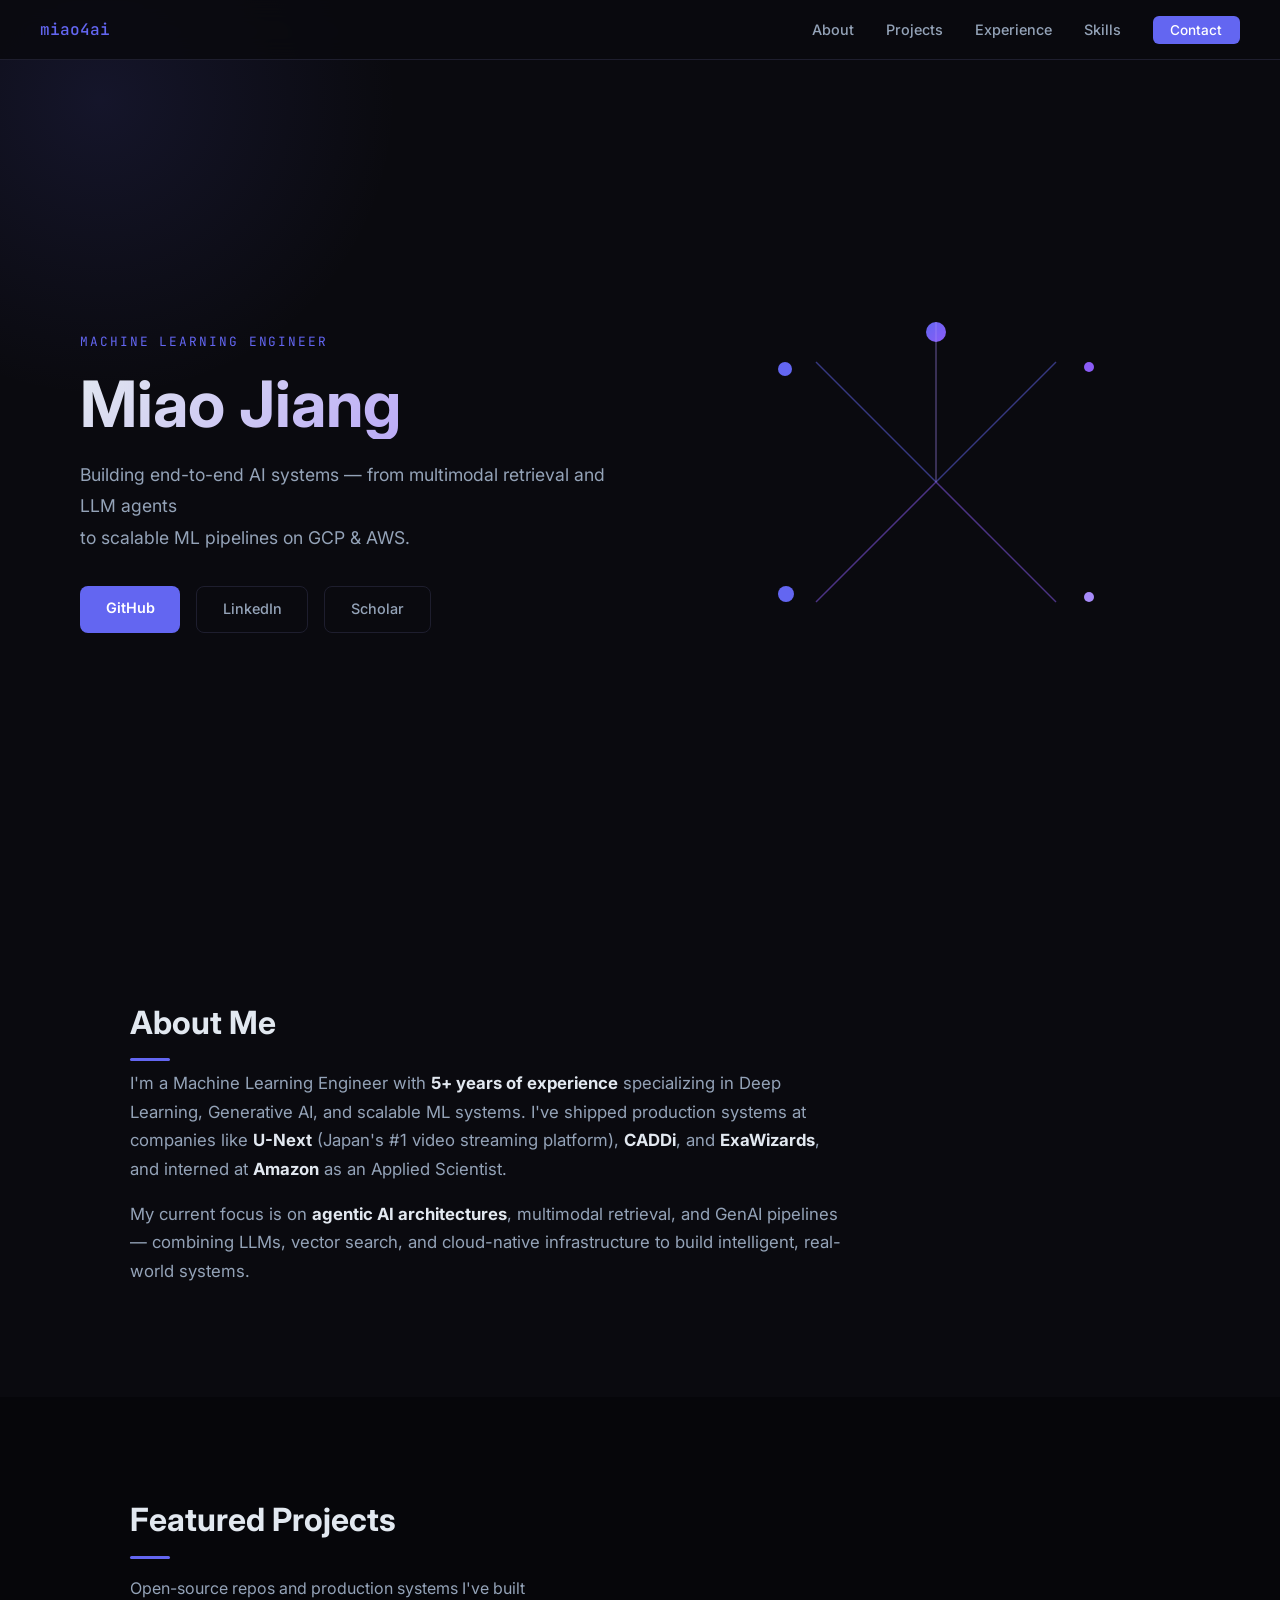
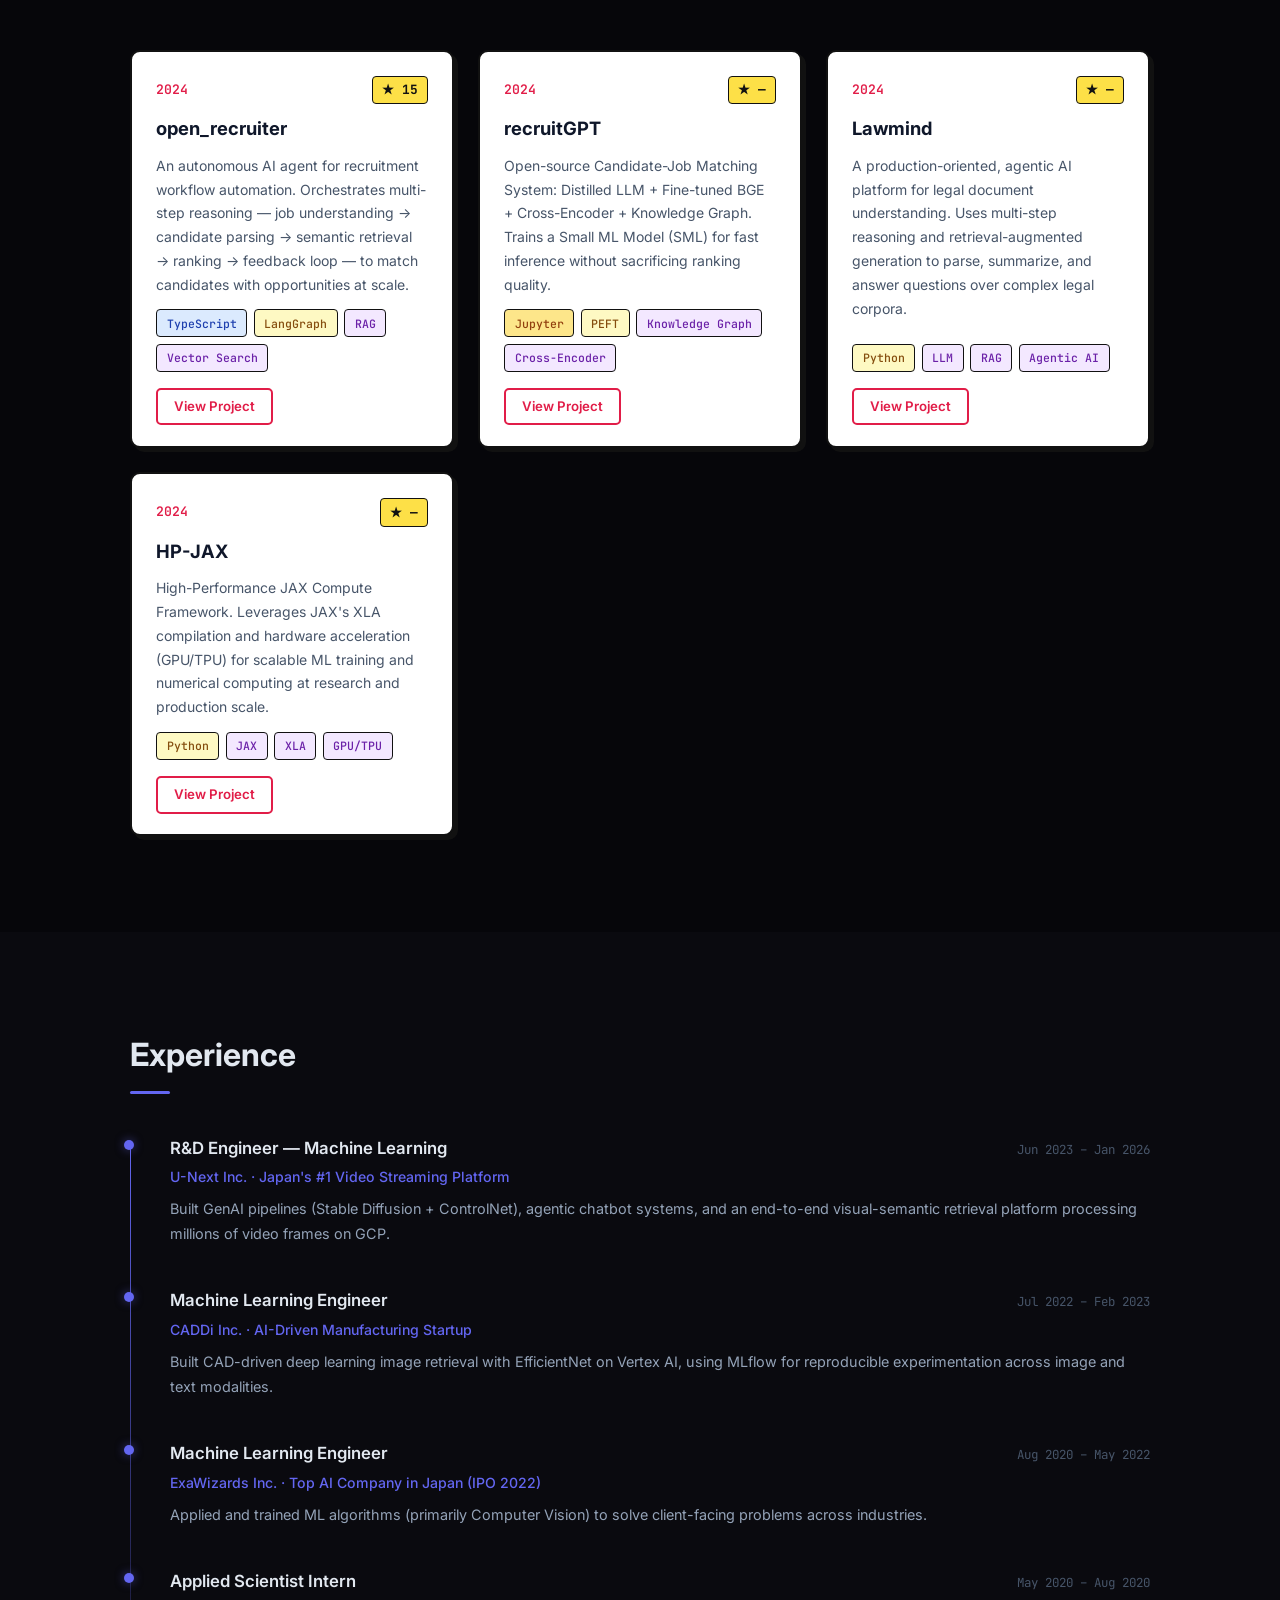
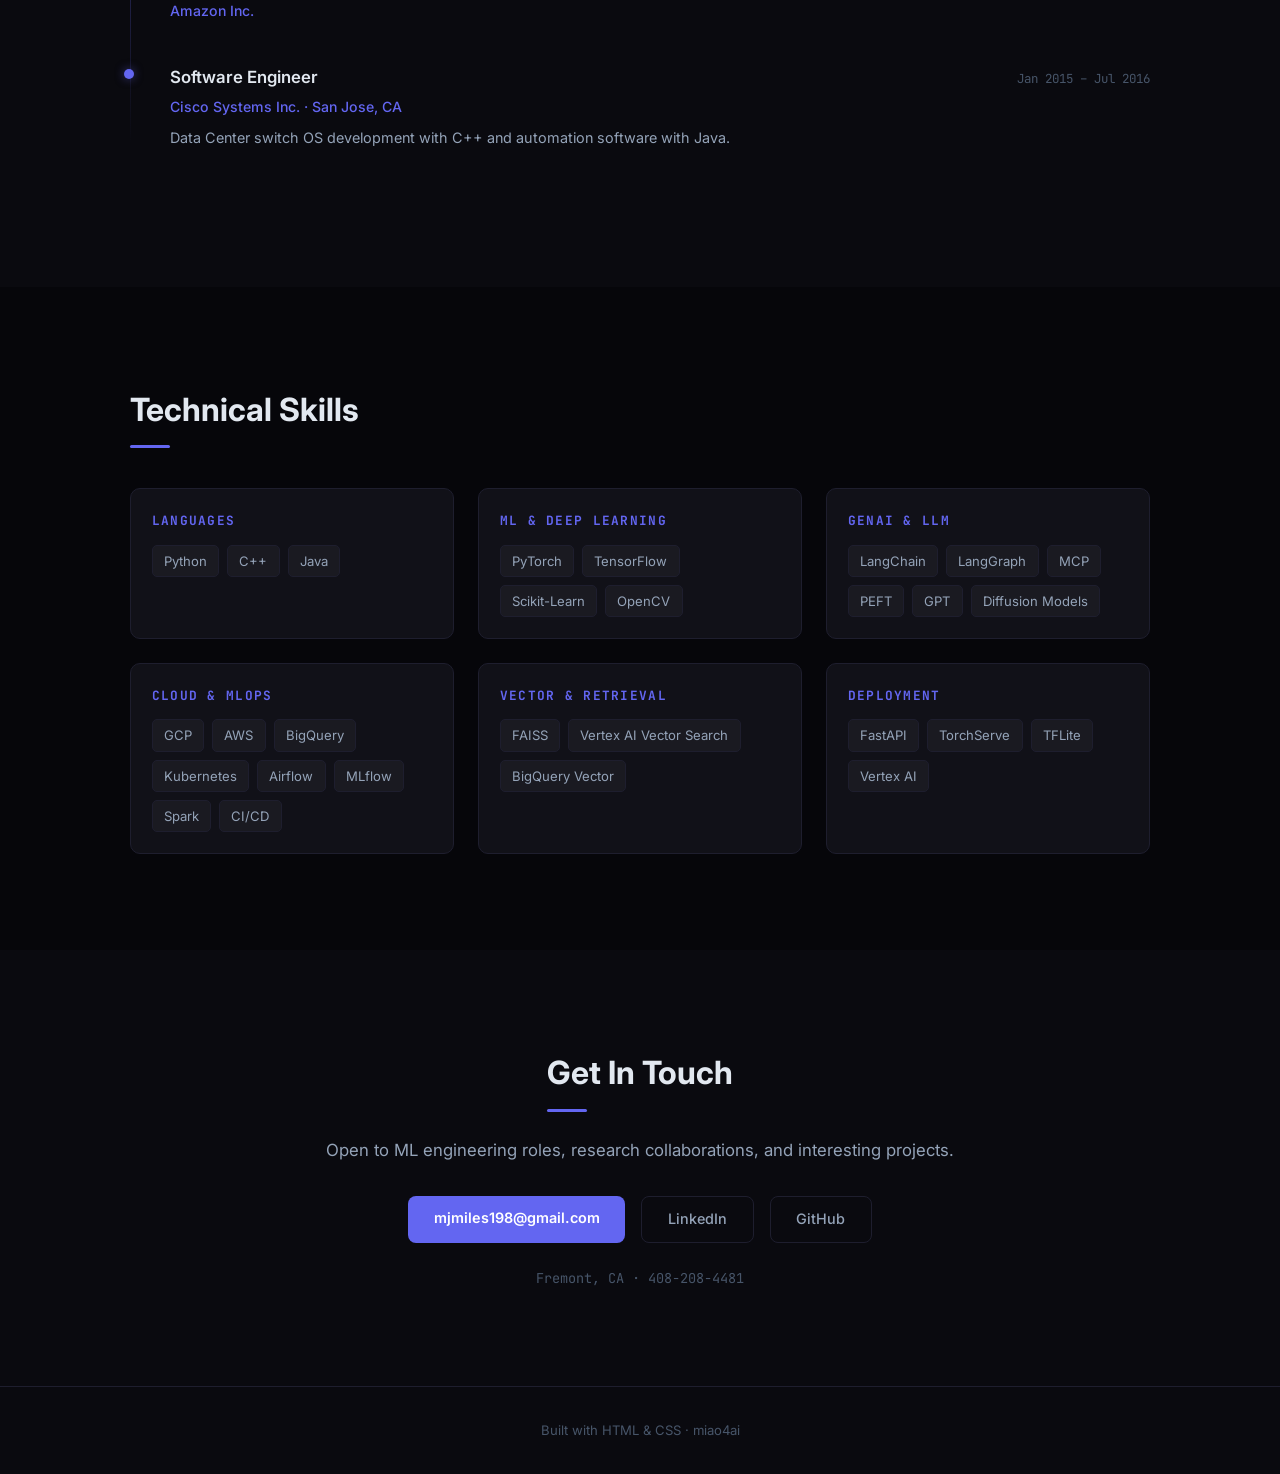
==== commit 444991c7: "Revert "Redesign hero: add about + project cards on right panel" This reverts commit 2e4907828222973" ====
--- a/index.html
+++ b/index.html
@@ -24,28 +24,12 @@
 
   <!-- HERO -->
   <section class="hero">
-    <!-- LEFT: Identity -->
     <div class="hero-content">
-      <div class="hero-art">
-        <div class="art-node n1"></div>
-        <div class="art-node n2"></div>
-        <div class="art-node n3"></div>
-        <div class="art-node n4"></div>
-        <div class="art-node n5"></div>
-        <svg class="art-lines" viewBox="0 0 400 300" xmlns="http://www.w3.org/2000/svg">
-          <line x1="60"  y1="60"  x2="200" y2="150" stroke="#6366f1" stroke-width="1.5" opacity="0.5"/>
-          <line x1="340" y1="60"  x2="200" y2="150" stroke="#6366f1" stroke-width="1.5" opacity="0.5"/>
-          <line x1="60"  y1="240" x2="200" y2="150" stroke="#8b5cf6" stroke-width="1.5" opacity="0.5"/>
-          <line x1="340" y1="240" x2="200" y2="150" stroke="#8b5cf6" stroke-width="1.5" opacity="0.5"/>
-          <line x1="200" y1="20"  x2="200" y2="150" stroke="#a78bfa" stroke-width="1.5" opacity="0.4"/>
-        </svg>
-      </div>
       <p class="hero-tag">Machine Learning Engineer</p>
       <h1>Miao Jiang</h1>
       <p class="hero-sub">
-        5+ years building end-to-end AI systems —<br>
-        multimodal retrieval, LLM agents, scalable<br>
-        ML pipelines on GCP &amp; AWS.
+        Building end-to-end AI systems — from multimodal retrieval and LLM agents<br>
+        to scalable ML pipelines on GCP & AWS.
       </p>
       <div class="hero-links">
         <a href="https://github.com/miao4ai" target="_blank" class="btn-primary">GitHub</a>
@@ -53,57 +37,19 @@
         <a href="https://scholar.google.com/citations?user=8h-kJewAAAAJ&hl=en" target="_blank" class="btn-secondary">Scholar</a>
       </div>
     </div>
-
-    <!-- RIGHT: About + Projects preview -->
-    <div class="hero-right">
-      <div class="hero-about">
-        <p class="hero-about-label">// about</p>
-        <p class="hero-about-text">
-          ML Engineer specialized in <strong>agentic AI</strong>, vector retrieval, and GenAI pipelines.
-          Previously at U-Next, CADDi, ExaWizards, and Amazon (Applied Scientist intern).
-        </p>
-      </div>
-
-      <div class="hero-projects">
-        <p class="hero-about-label">// featured projects</p>
-        <div class="hero-proj-grid">
-
-          <a href="https://github.com/miao4ai/open_recruiter" target="_blank" class="hpcard">
-            <div class="hpcard-top">
-              <span class="hpcard-name">open_recruiter</span>
-              <span class="hpcard-star">&#9733; 15</span>
-            </div>
-            <p>Autonomous AI agent for recruitment workflow automation.</p>
-            <div class="hpcard-tags"><span>TypeScript</span><span>LangGraph</span><span>RAG</span></div>
-          </a>
-
-          <a href="https://github.com/miao4ai/recruitGPT" target="_blank" class="hpcard">
-            <div class="hpcard-top">
-              <span class="hpcard-name">recruitGPT</span>
-            </div>
-            <p>Candidate-Job Matching: Distilled LLM + Fine-tuned BGE + Cross-Encoder + KG.</p>
-            <div class="hpcard-tags"><span>Python</span><span>PEFT</span><span>Knowledge Graph</span></div>
-          </a>
-
-          <a href="https://github.com/miao4ai/Lawmind" target="_blank" class="hpcard">
-            <div class="hpcard-top">
-              <span class="hpcard-name">Lawmind</span>
-            </div>
-            <p>Agentic AI platform for legal document understanding.</p>
-            <div class="hpcard-tags"><span>Python</span><span>LLM</span><span>RAG</span></div>
-          </a>
-
-          <a href="https://github.com/miao4ai/HP-JAX" target="_blank" class="hpcard">
-            <div class="hpcard-top">
-              <span class="hpcard-name">HP-JAX</span>
-            </div>
-            <p>High-Performance JAX Compute Framework for GPU/TPU training.</p>
-            <div class="hpcard-tags"><span>Python</span><span>JAX</span><span>XLA</span></div>
-          </a>
-
-        </div>
-        <a href="#projects" class="hero-see-all">See all projects ↓</a>
-      </div>
+    <div class="hero-art">
+      <div class="art-node n1"></div>
+      <div class="art-node n2"></div>
+      <div class="art-node n3"></div>
+      <div class="art-node n4"></div>
+      <div class="art-node n5"></div>
+      <svg class="art-lines" viewBox="0 0 400 400" xmlns="http://www.w3.org/2000/svg">
+        <line x1="80" y1="80"  x2="200" y2="200" stroke="#6366f1" stroke-width="1.5" opacity="0.5"/>
+        <line x1="320" y1="80"  x2="200" y2="200" stroke="#6366f1" stroke-width="1.5" opacity="0.5"/>
+        <line x1="80" y1="320" x2="200" y2="200" stroke="#8b5cf6" stroke-width="1.5" opacity="0.5"/>
+        <line x1="320" y1="320" x2="200" y2="200" stroke="#8b5cf6" stroke-width="1.5" opacity="0.5"/>
+        <line x1="200" y1="40"  x2="200" y2="200" stroke="#a78bfa" stroke-width="1.5" opacity="0.4"/>
+      </svg>
     </div>
   </section>
 
--- a/style.css
+++ b/style.css
@@ -80,9 +80,9 @@
 .hero {
   min-height: 100vh;
   display: grid;
-  grid-template-columns: 5fr 7fr;
+  grid-template-columns: 1fr 1fr;
   align-items: center;
-  padding: 7rem 4rem 3rem;
+  padding: 8rem 5rem 4rem;
   gap: 4rem;
   position: relative;
   overflow: hidden;
@@ -163,17 +163,17 @@
   transform: translateY(-1px);
 }
 
-/* Hero Art (above name) */
+/* Hero Art */
 .hero-art {
   position: relative;
-  width: 100%;
-  height: 160px;
-  margin-bottom: 1.2rem;
+  display: flex;
+  align-items: center;
+  justify-content: center;
+  height: 400px;
 }
 
 .art-lines {
   position: absolute;
-  inset: 0;
   width: 100%;
   height: 100%;
   animation: rotate-slow 30s linear infinite;
@@ -190,128 +190,16 @@
   animation: pulse-node 3s ease-in-out infinite;
 }
 
-.n1 { width: 13px; height: 13px; background: var(--accent);  top: 20%; left: 8%;  animation-delay: 0s; }
-.n2 { width: 9px;  height: 9px;  background: var(--accent2); top: 20%; right: 8%; animation-delay: 0.5s; }
-.n3 { width: 14px; height: 14px; background: var(--accent);  bottom: 15%; left: 8%;  animation-delay: 1s; }
-.n4 { width: 9px;  height: 9px;  background: #a78bfa;        bottom: 15%; right: 8%; animation-delay: 1.5s; }
-.n5 { width: 18px; height: 18px; background: linear-gradient(135deg, var(--accent), var(--accent2)); top: 5%; left: 50%; transform: translateX(-50%); animation-delay: 0.25s; }
+.n1 { width: 14px; height: 14px; background: var(--accent); top: 20%; left: 20%; animation-delay: 0s; }
+.n2 { width: 10px; height: 10px; background: var(--accent2); top: 20%; right: 20%; animation-delay: 0.5s; }
+.n3 { width: 16px; height: 16px; background: var(--accent); bottom: 20%; left: 20%; animation-delay: 1s; }
+.n4 { width: 10px; height: 10px; background: #a78bfa; bottom: 20%; right: 20%; animation-delay: 1.5s; }
+.n5 { width: 20px; height: 20px; background: linear-gradient(135deg, var(--accent), var(--accent2)); top: 10%; left: 50%; transform: translateX(-50%); animation-delay: 0.25s; }
 
 @keyframes pulse-node {
   0%, 100% { transform: scale(1); opacity: 0.8; }
-  50% { transform: scale(1.4); opacity: 1; box-shadow: 0 0 14px rgba(99,102,241,0.7); }
-}
-
-/* Hero Right Panel */
-.hero-right {
-  display: flex;
-  flex-direction: column;
-  gap: 1.8rem;
-  max-height: calc(100vh - 8rem);
-  overflow: hidden;
-}
-
-.hero-about-label {
-  font-family: var(--mono);
-  font-size: 0.72rem;
-  color: var(--accent);
-  letter-spacing: 0.1em;
-  margin-bottom: 0.6rem;
-}
-
-.hero-about {
-  background: rgba(99,102,241,0.06);
-  border: 1px solid rgba(99,102,241,0.2);
-  border-radius: 10px;
-  padding: 1.1rem 1.3rem;
-}
-
-.hero-about-text {
-  font-size: 0.92rem;
-  color: var(--text-muted);
-  line-height: 1.7;
-}
-.hero-about-text strong { color: var(--text); }
-
-.hero-projects { display: flex; flex-direction: column; gap: 0.8rem; }
-
-.hero-proj-grid {
-  display: grid;
-  grid-template-columns: 1fr 1fr;
-  gap: 0.7rem;
-}
-
-/* Mini project card inside hero */
-.hpcard {
-  display: block;
-  background: #fff;
-  border: 2px solid #1e1e2e;
-  border-radius: 8px;
-  padding: 0.9rem 1rem;
-  box-shadow: 3px 3px 0 #1e1e2e;
-  transition: transform 0.15s, box-shadow 0.15s;
-  text-decoration: none;
-}
-.hpcard:hover {
-  transform: translate(-2px, -2px);
-  box-shadow: 5px 5px 0 #1e1e2e;
-}
-
-.hpcard-top {
-  display: flex;
-  justify-content: space-between;
-  align-items: center;
-  margin-bottom: 0.35rem;
-}
-
-.hpcard-name {
-  font-family: var(--mono);
-  font-size: 0.82rem;
-  font-weight: 700;
-  color: #0f172a;
-}
-
-.hpcard-star {
-  font-family: var(--mono);
-  font-size: 0.72rem;
-  font-weight: 700;
-  background: #fde047;
-  color: #111;
-  padding: 0.1rem 0.45rem;
-  border-radius: 4px;
-  border: 1.5px solid #111;
-}
-
-.hpcard p {
-  font-size: 0.78rem;
-  color: #475569;
-  line-height: 1.5;
-  margin-bottom: 0.5rem;
-}
-
-.hpcard-tags {
-  display: flex;
-  flex-wrap: wrap;
-  gap: 0.3rem;
-}
-
-.hpcard-tags span {
-  font-family: var(--mono);
-  font-size: 0.65rem;
-  color: #6b21a8;
-  background: #f3e8ff;
-  border: 1px solid #d8b4fe;
-  padding: 0.1rem 0.45rem;
-  border-radius: 3px;
-}
-
-.hero-see-all {
-  font-size: 0.82rem;
-  color: var(--accent);
-  font-weight: 600;
-  align-self: flex-start;
-  transition: color 0.2s;
-}
-.hero-see-all:hover { color: var(--accent2); }
+  50% { transform: scale(1.4); opacity: 1; box-shadow: 0 0 16px rgba(99,102,241,0.7); }
+}
 
 /* ===== SECTIONS ===== */
 .section { padding: 6rem 0; }
@@ -636,7 +524,7 @@
     text-align: center;
   }
   .hero-links { justify-content: center; }
-  .hero-right { display: none; }
+  .hero-art { display: none; }
   .projects-grid { grid-template-columns: 1fr 1fr; }
   .nav { padding: 1rem 1.5rem; }
   .nav-links { gap: 1rem; }
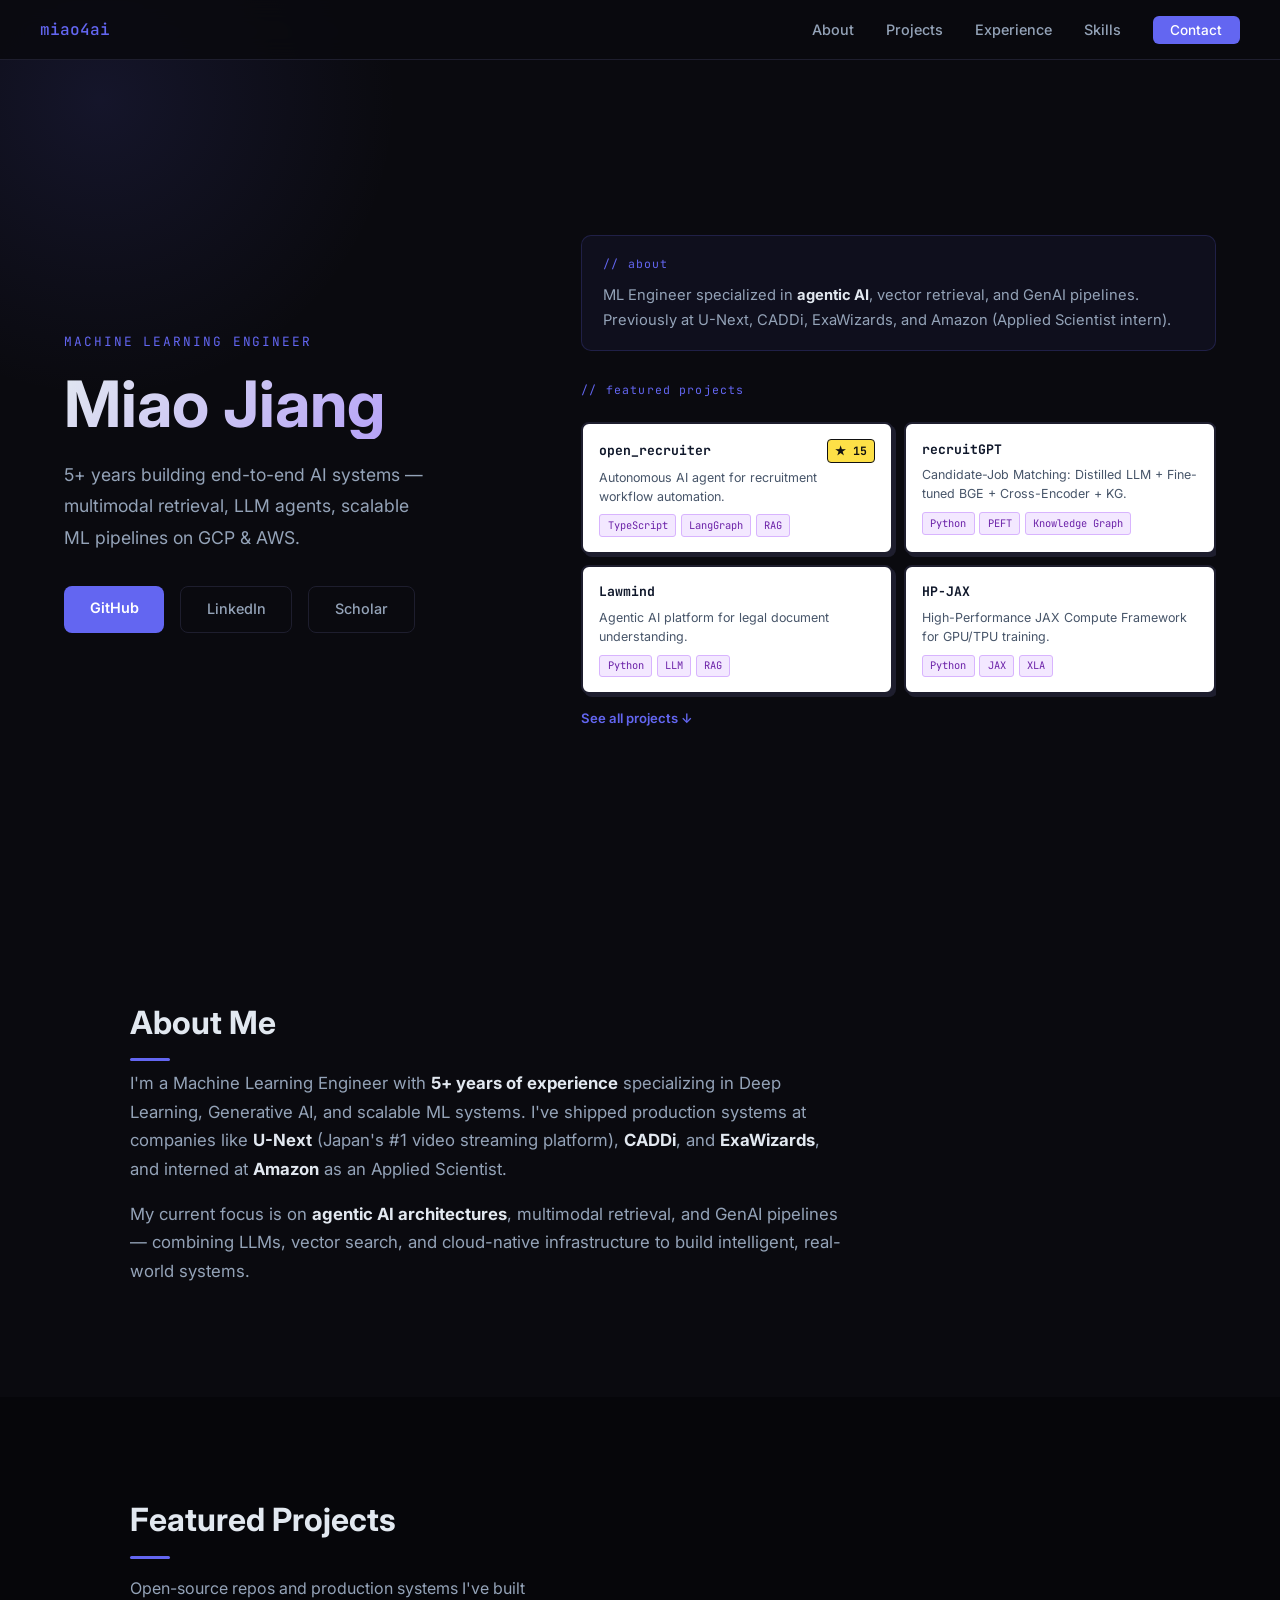
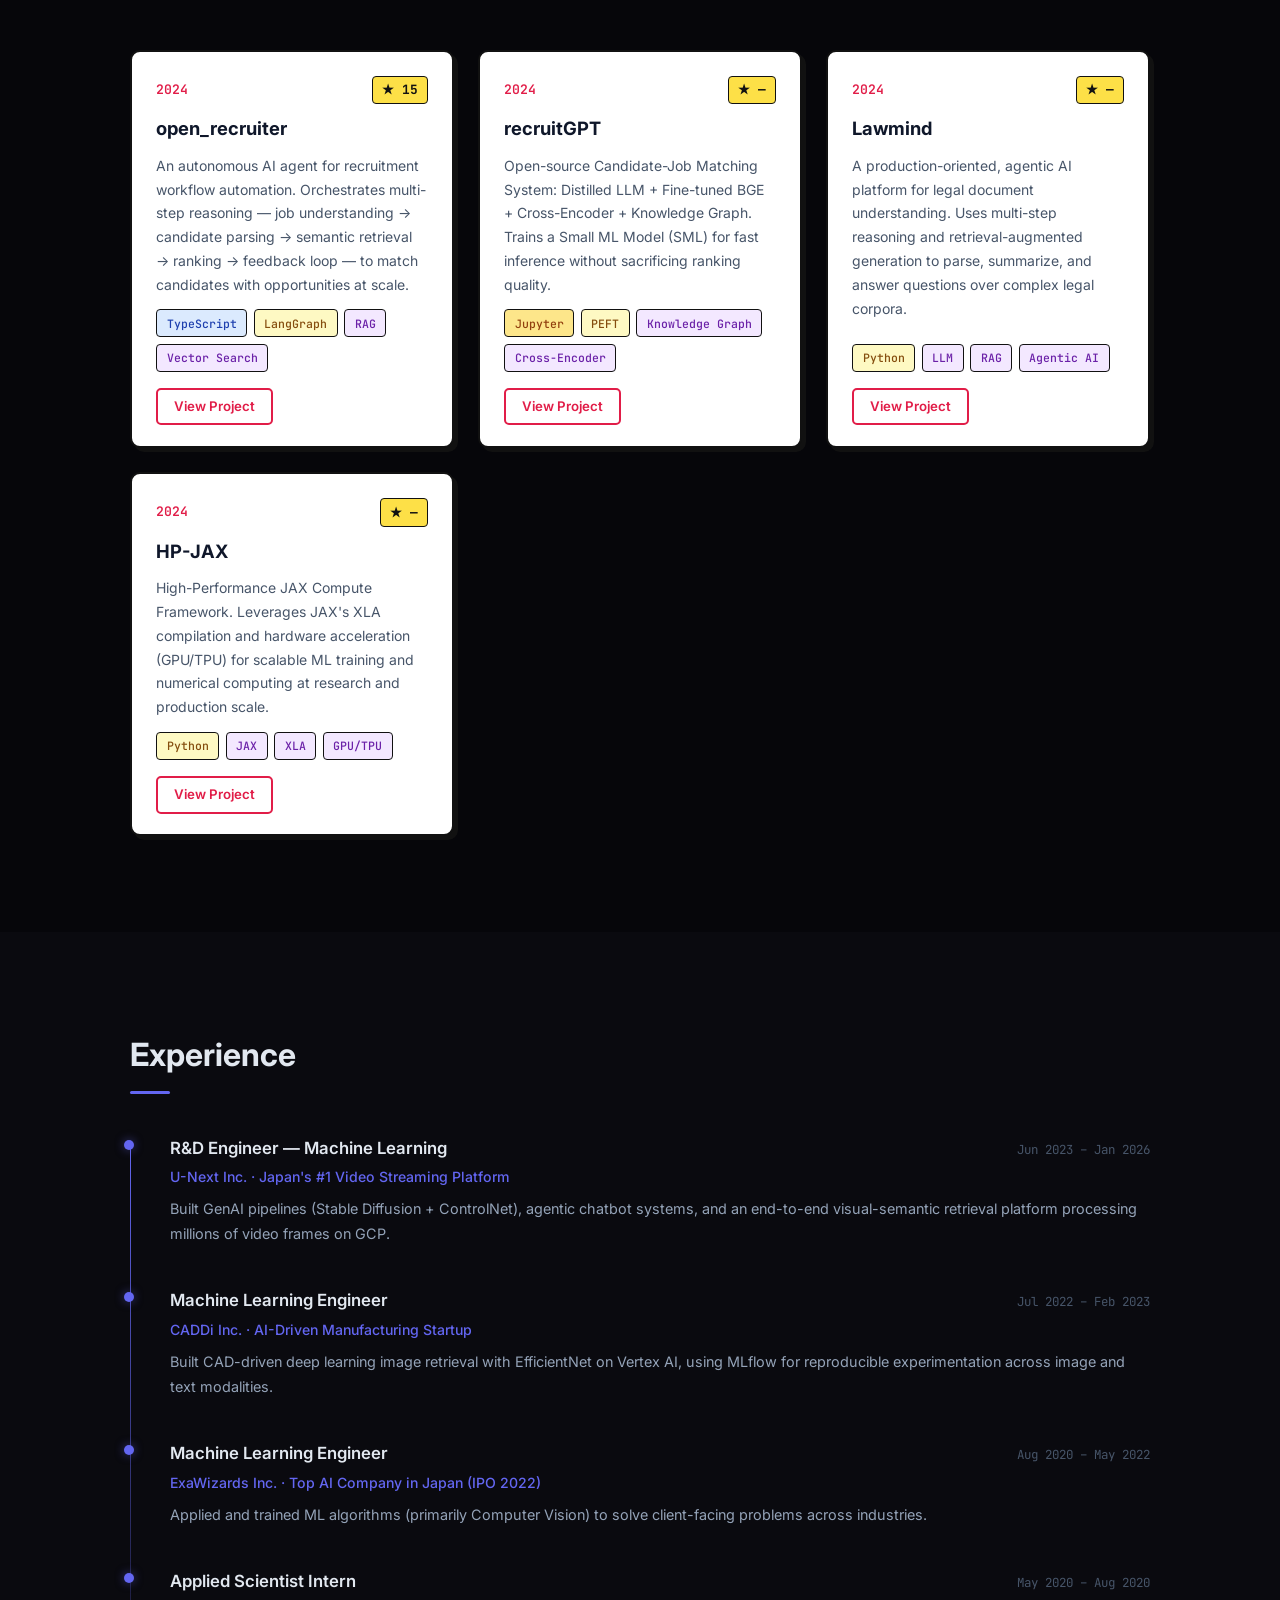
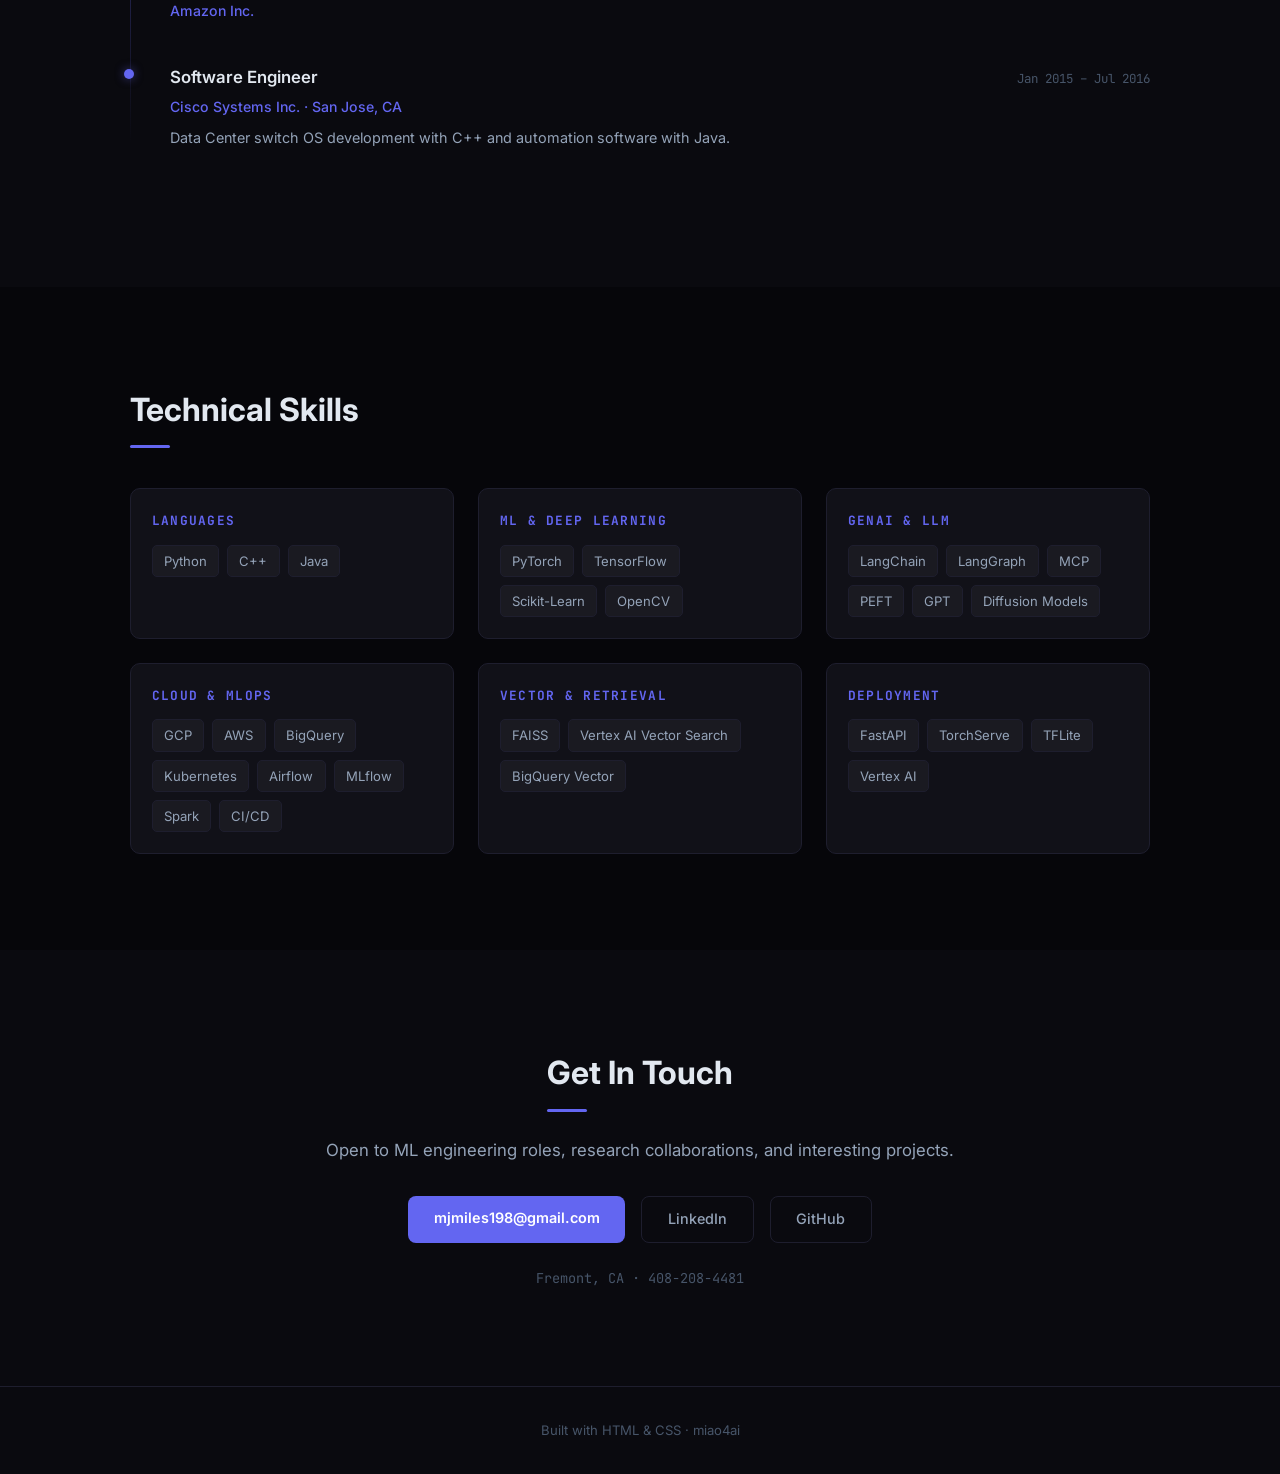
==== commit 80c65160: "Revert "Move animated node art above hero name" This reverts commit 87cb886beedb99008b8ba0697fd32374" ====
--- a/index.html
+++ b/index.html
@@ -24,12 +24,14 @@
 
   <!-- HERO -->
   <section class="hero">
+    <!-- LEFT: Identity -->
     <div class="hero-content">
       <p class="hero-tag">Machine Learning Engineer</p>
       <h1>Miao Jiang</h1>
       <p class="hero-sub">
-        Building end-to-end AI systems — from multimodal retrieval and LLM agents<br>
-        to scalable ML pipelines on GCP & AWS.
+        5+ years building end-to-end AI systems —<br>
+        multimodal retrieval, LLM agents, scalable<br>
+        ML pipelines on GCP &amp; AWS.
       </p>
       <div class="hero-links">
         <a href="https://github.com/miao4ai" target="_blank" class="btn-primary">GitHub</a>
@@ -37,19 +39,57 @@
         <a href="https://scholar.google.com/citations?user=8h-kJewAAAAJ&hl=en" target="_blank" class="btn-secondary">Scholar</a>
       </div>
     </div>
-    <div class="hero-art">
-      <div class="art-node n1"></div>
-      <div class="art-node n2"></div>
-      <div class="art-node n3"></div>
-      <div class="art-node n4"></div>
-      <div class="art-node n5"></div>
-      <svg class="art-lines" viewBox="0 0 400 400" xmlns="http://www.w3.org/2000/svg">
-        <line x1="80" y1="80"  x2="200" y2="200" stroke="#6366f1" stroke-width="1.5" opacity="0.5"/>
-        <line x1="320" y1="80"  x2="200" y2="200" stroke="#6366f1" stroke-width="1.5" opacity="0.5"/>
-        <line x1="80" y1="320" x2="200" y2="200" stroke="#8b5cf6" stroke-width="1.5" opacity="0.5"/>
-        <line x1="320" y1="320" x2="200" y2="200" stroke="#8b5cf6" stroke-width="1.5" opacity="0.5"/>
-        <line x1="200" y1="40"  x2="200" y2="200" stroke="#a78bfa" stroke-width="1.5" opacity="0.4"/>
-      </svg>
+
+    <!-- RIGHT: About + Projects preview -->
+    <div class="hero-right">
+      <div class="hero-about">
+        <p class="hero-about-label">// about</p>
+        <p class="hero-about-text">
+          ML Engineer specialized in <strong>agentic AI</strong>, vector retrieval, and GenAI pipelines.
+          Previously at U-Next, CADDi, ExaWizards, and Amazon (Applied Scientist intern).
+        </p>
+      </div>
+
+      <div class="hero-projects">
+        <p class="hero-about-label">// featured projects</p>
+        <div class="hero-proj-grid">
+
+          <a href="https://github.com/miao4ai/open_recruiter" target="_blank" class="hpcard">
+            <div class="hpcard-top">
+              <span class="hpcard-name">open_recruiter</span>
+              <span class="hpcard-star">&#9733; 15</span>
+            </div>
+            <p>Autonomous AI agent for recruitment workflow automation.</p>
+            <div class="hpcard-tags"><span>TypeScript</span><span>LangGraph</span><span>RAG</span></div>
+          </a>
+
+          <a href="https://github.com/miao4ai/recruitGPT" target="_blank" class="hpcard">
+            <div class="hpcard-top">
+              <span class="hpcard-name">recruitGPT</span>
+            </div>
+            <p>Candidate-Job Matching: Distilled LLM + Fine-tuned BGE + Cross-Encoder + KG.</p>
+            <div class="hpcard-tags"><span>Python</span><span>PEFT</span><span>Knowledge Graph</span></div>
+          </a>
+
+          <a href="https://github.com/miao4ai/Lawmind" target="_blank" class="hpcard">
+            <div class="hpcard-top">
+              <span class="hpcard-name">Lawmind</span>
+            </div>
+            <p>Agentic AI platform for legal document understanding.</p>
+            <div class="hpcard-tags"><span>Python</span><span>LLM</span><span>RAG</span></div>
+          </a>
+
+          <a href="https://github.com/miao4ai/HP-JAX" target="_blank" class="hpcard">
+            <div class="hpcard-top">
+              <span class="hpcard-name">HP-JAX</span>
+            </div>
+            <p>High-Performance JAX Compute Framework for GPU/TPU training.</p>
+            <div class="hpcard-tags"><span>Python</span><span>JAX</span><span>XLA</span></div>
+          </a>
+
+        </div>
+        <a href="#projects" class="hero-see-all">See all projects ↓</a>
+      </div>
     </div>
   </section>
 
--- a/style.css
+++ b/style.css
@@ -80,9 +80,9 @@
 .hero {
   min-height: 100vh;
   display: grid;
-  grid-template-columns: 1fr 1fr;
+  grid-template-columns: 5fr 7fr;
   align-items: center;
-  padding: 8rem 5rem 4rem;
+  padding: 7rem 4rem 3rem;
   gap: 4rem;
   position: relative;
   overflow: hidden;
@@ -163,43 +163,117 @@
   transform: translateY(-1px);
 }
 
-/* Hero Art */
-.hero-art {
-  position: relative;
-  display: flex;
+/* Hero Right Panel */
+.hero-right {
+  display: flex;
+  flex-direction: column;
+  gap: 1.8rem;
+  max-height: calc(100vh - 8rem);
+  overflow: hidden;
+}
+
+.hero-about-label {
+  font-family: var(--mono);
+  font-size: 0.72rem;
+  color: var(--accent);
+  letter-spacing: 0.1em;
+  margin-bottom: 0.6rem;
+}
+
+.hero-about {
+  background: rgba(99,102,241,0.06);
+  border: 1px solid rgba(99,102,241,0.2);
+  border-radius: 10px;
+  padding: 1.1rem 1.3rem;
+}
+
+.hero-about-text {
+  font-size: 0.92rem;
+  color: var(--text-muted);
+  line-height: 1.7;
+}
+.hero-about-text strong { color: var(--text); }
+
+.hero-projects { display: flex; flex-direction: column; gap: 0.8rem; }
+
+.hero-proj-grid {
+  display: grid;
+  grid-template-columns: 1fr 1fr;
+  gap: 0.7rem;
+}
+
+/* Mini project card inside hero */
+.hpcard {
+  display: block;
+  background: #fff;
+  border: 2px solid #1e1e2e;
+  border-radius: 8px;
+  padding: 0.9rem 1rem;
+  box-shadow: 3px 3px 0 #1e1e2e;
+  transition: transform 0.15s, box-shadow 0.15s;
+  text-decoration: none;
+}
+.hpcard:hover {
+  transform: translate(-2px, -2px);
+  box-shadow: 5px 5px 0 #1e1e2e;
+}
+
+.hpcard-top {
+  display: flex;
+  justify-content: space-between;
   align-items: center;
-  justify-content: center;
-  height: 400px;
-}
-
-.art-lines {
-  position: absolute;
-  width: 100%;
-  height: 100%;
-  animation: rotate-slow 30s linear infinite;
-}
-
-@keyframes rotate-slow {
-  from { transform: rotate(0deg); }
-  to   { transform: rotate(360deg); }
-}
-
-.art-node {
-  position: absolute;
-  border-radius: 50%;
-  animation: pulse-node 3s ease-in-out infinite;
-}
-
-.n1 { width: 14px; height: 14px; background: var(--accent); top: 20%; left: 20%; animation-delay: 0s; }
-.n2 { width: 10px; height: 10px; background: var(--accent2); top: 20%; right: 20%; animation-delay: 0.5s; }
-.n3 { width: 16px; height: 16px; background: var(--accent); bottom: 20%; left: 20%; animation-delay: 1s; }
-.n4 { width: 10px; height: 10px; background: #a78bfa; bottom: 20%; right: 20%; animation-delay: 1.5s; }
-.n5 { width: 20px; height: 20px; background: linear-gradient(135deg, var(--accent), var(--accent2)); top: 10%; left: 50%; transform: translateX(-50%); animation-delay: 0.25s; }
-
-@keyframes pulse-node {
-  0%, 100% { transform: scale(1); opacity: 0.8; }
-  50% { transform: scale(1.4); opacity: 1; box-shadow: 0 0 16px rgba(99,102,241,0.7); }
-}
+  margin-bottom: 0.35rem;
+}
+
+.hpcard-name {
+  font-family: var(--mono);
+  font-size: 0.82rem;
+  font-weight: 700;
+  color: #0f172a;
+}
+
+.hpcard-star {
+  font-family: var(--mono);
+  font-size: 0.72rem;
+  font-weight: 700;
+  background: #fde047;
+  color: #111;
+  padding: 0.1rem 0.45rem;
+  border-radius: 4px;
+  border: 1.5px solid #111;
+}
+
+.hpcard p {
+  font-size: 0.78rem;
+  color: #475569;
+  line-height: 1.5;
+  margin-bottom: 0.5rem;
+}
+
+.hpcard-tags {
+  display: flex;
+  flex-wrap: wrap;
+  gap: 0.3rem;
+}
+
+.hpcard-tags span {
+  font-family: var(--mono);
+  font-size: 0.65rem;
+  color: #6b21a8;
+  background: #f3e8ff;
+  border: 1px solid #d8b4fe;
+  padding: 0.1rem 0.45rem;
+  border-radius: 3px;
+}
+
+.hero-see-all {
+  font-size: 0.82rem;
+  color: var(--accent);
+  font-weight: 600;
+  align-self: flex-start;
+  transition: color 0.2s;
+}
+.hero-see-all:hover { color: var(--accent2); }
 
 /* ===== SECTIONS ===== */
 .section { padding: 6rem 0; }
@@ -524,7 +598,7 @@
     text-align: center;
   }
   .hero-links { justify-content: center; }
-  .hero-art { display: none; }
+  .hero-right { display: none; }
   .projects-grid { grid-template-columns: 1fr 1fr; }
   .nav { padding: 1rem 1.5rem; }
   .nav-links { gap: 1rem; }
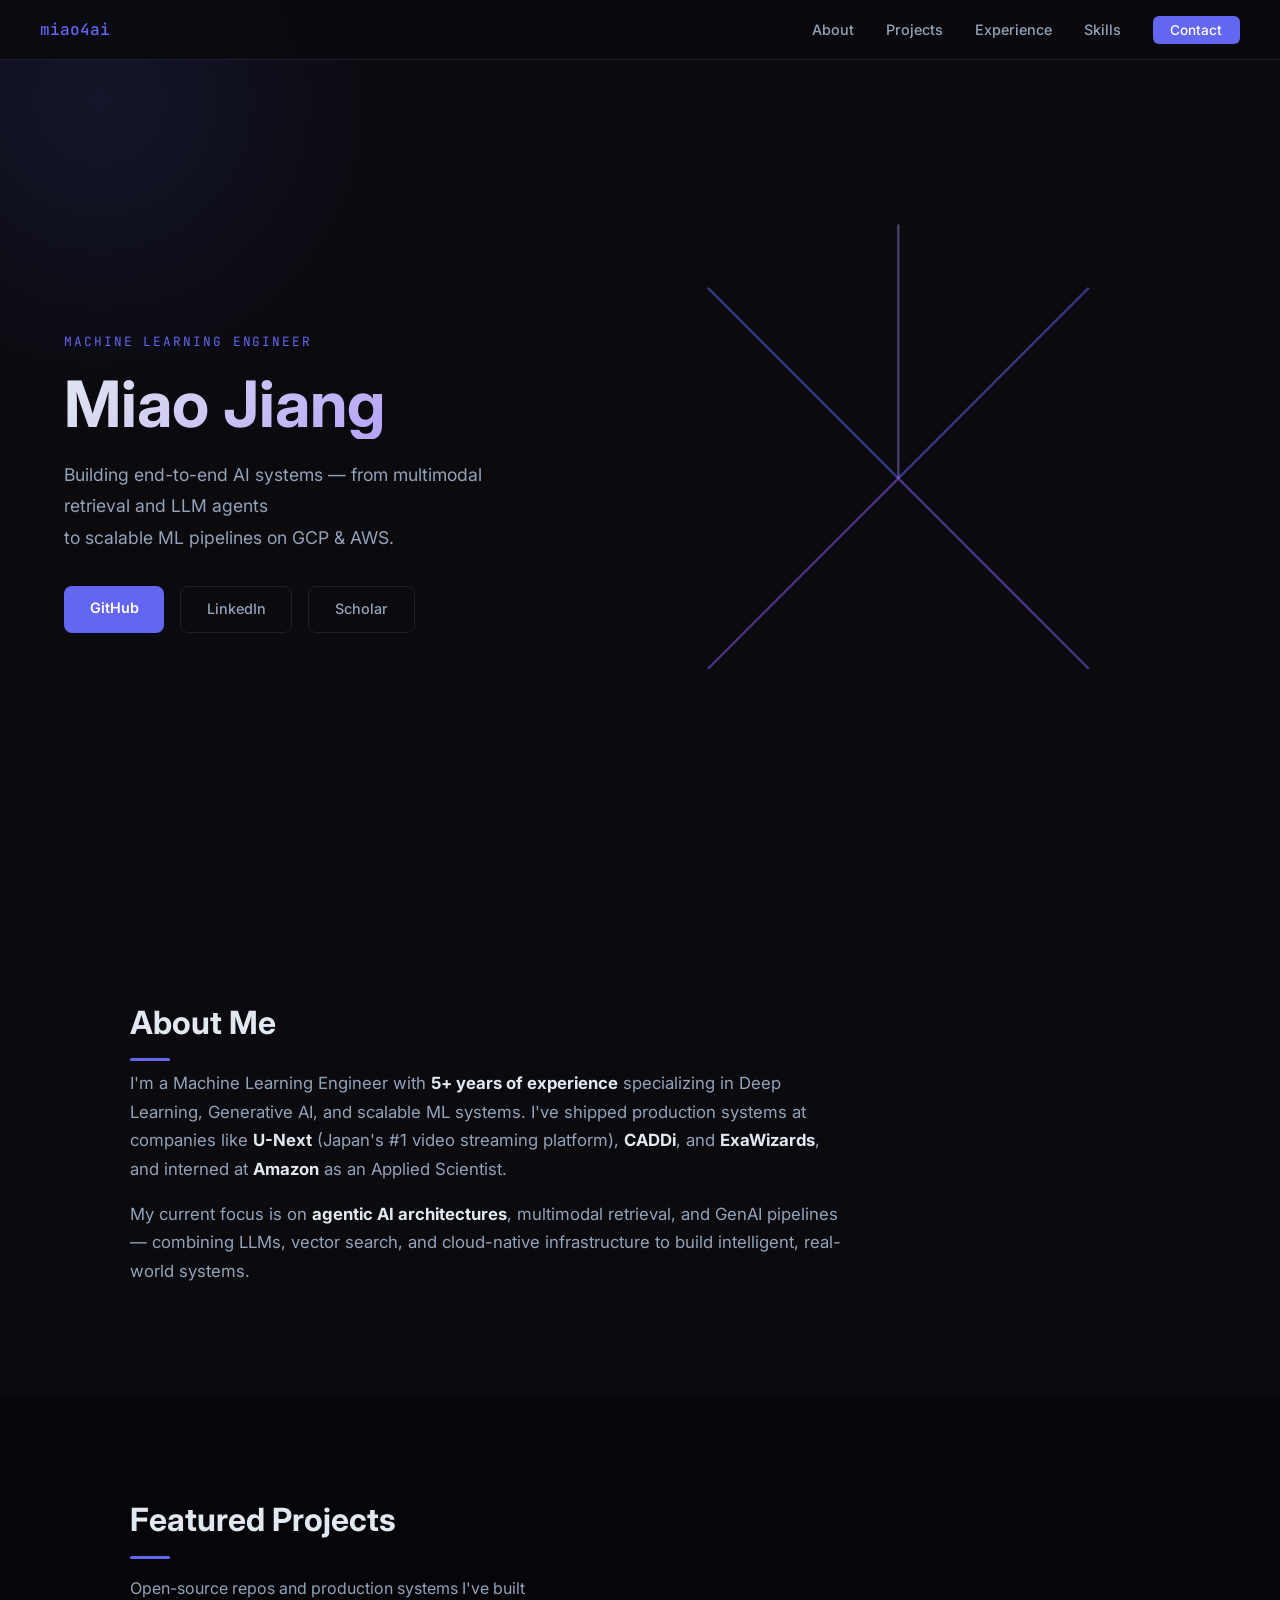
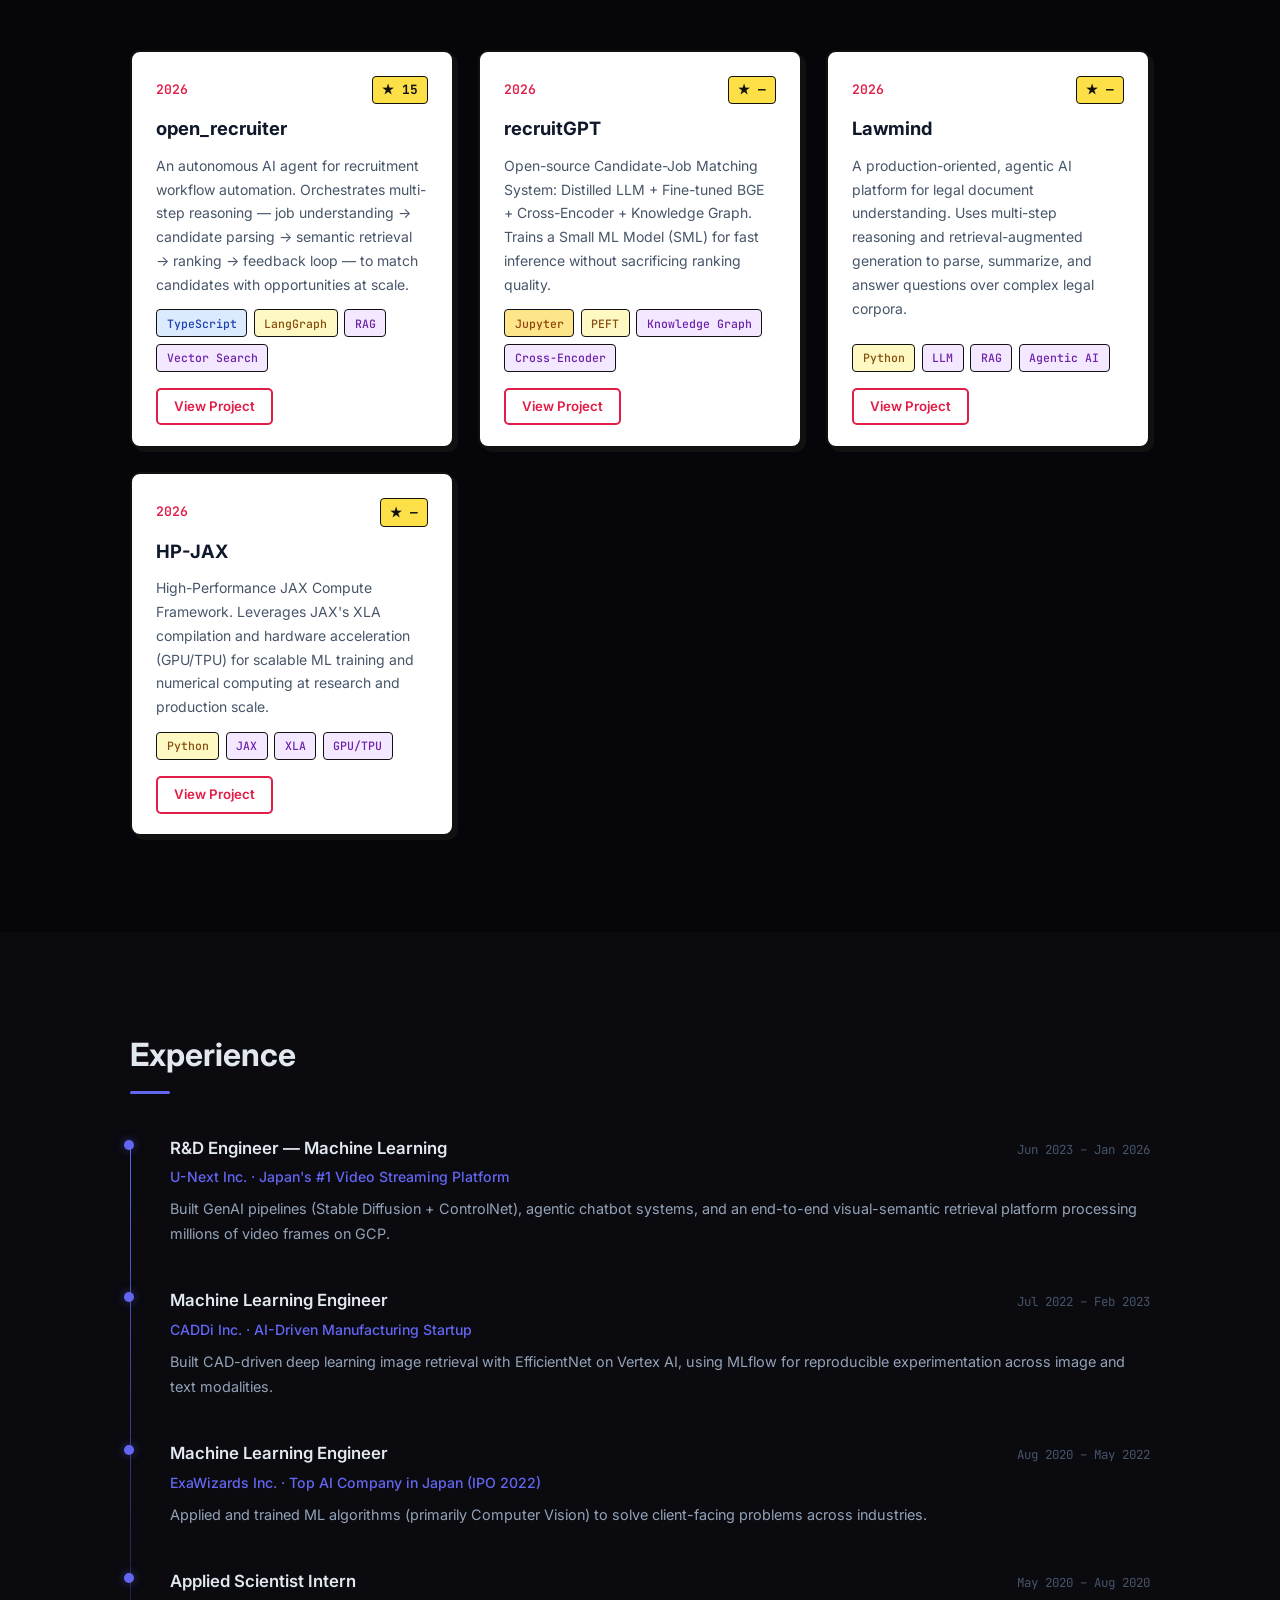
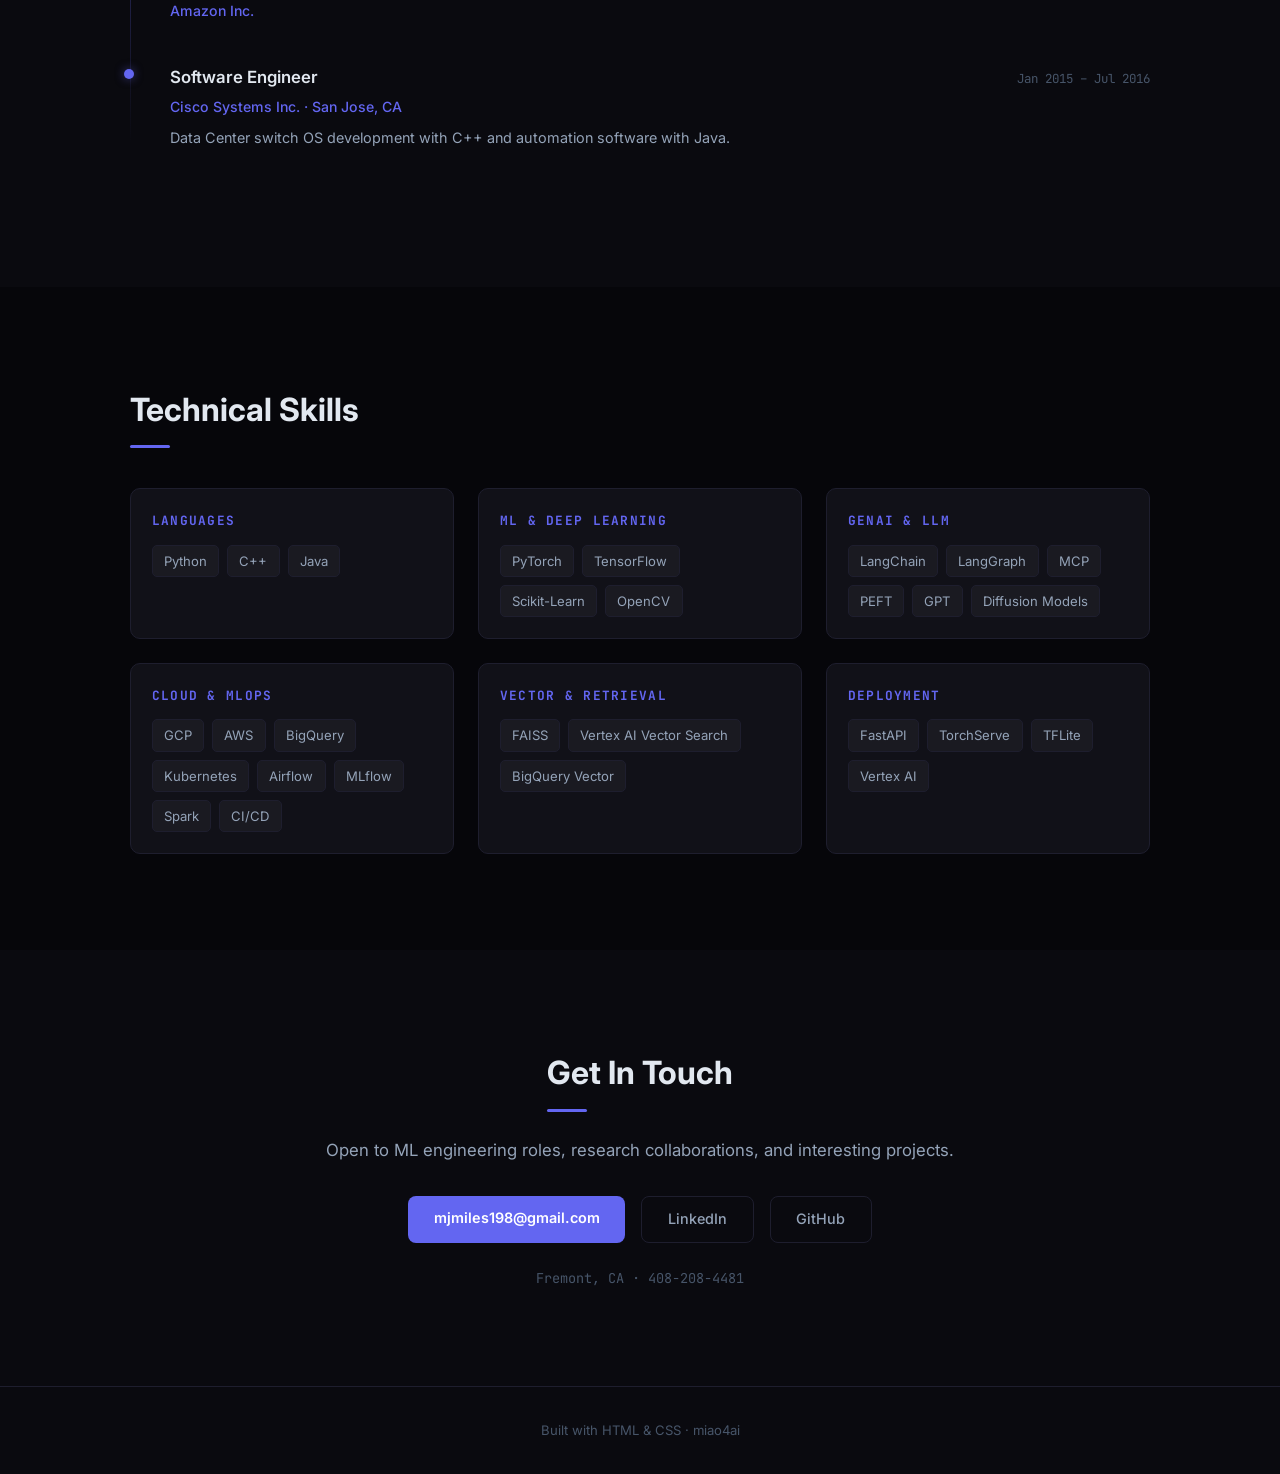
==== commit 0422df8a: "Fix project years from 2024 to 2026 Co-Authored-By: Claude Sonnet 4.6 <noreply@anthropic.com>" ====
--- a/index.html
+++ b/index.html
@@ -24,14 +24,12 @@
 
   <!-- HERO -->
   <section class="hero">
-    <!-- LEFT: Identity -->
     <div class="hero-content">
       <p class="hero-tag">Machine Learning Engineer</p>
       <h1>Miao Jiang</h1>
       <p class="hero-sub">
-        5+ years building end-to-end AI systems —<br>
-        multimodal retrieval, LLM agents, scalable<br>
-        ML pipelines on GCP &amp; AWS.
+        Building end-to-end AI systems — from multimodal retrieval and LLM agents<br>
+        to scalable ML pipelines on GCP & AWS.
       </p>
       <div class="hero-links">
         <a href="https://github.com/miao4ai" target="_blank" class="btn-primary">GitHub</a>
@@ -39,57 +37,19 @@
         <a href="https://scholar.google.com/citations?user=8h-kJewAAAAJ&hl=en" target="_blank" class="btn-secondary">Scholar</a>
       </div>
     </div>
-
-    <!-- RIGHT: About + Projects preview -->
-    <div class="hero-right">
-      <div class="hero-about">
-        <p class="hero-about-label">// about</p>
-        <p class="hero-about-text">
-          ML Engineer specialized in <strong>agentic AI</strong>, vector retrieval, and GenAI pipelines.
-          Previously at U-Next, CADDi, ExaWizards, and Amazon (Applied Scientist intern).
-        </p>
-      </div>
-
-      <div class="hero-projects">
-        <p class="hero-about-label">// featured projects</p>
-        <div class="hero-proj-grid">
-
-          <a href="https://github.com/miao4ai/open_recruiter" target="_blank" class="hpcard">
-            <div class="hpcard-top">
-              <span class="hpcard-name">open_recruiter</span>
-              <span class="hpcard-star">&#9733; 15</span>
-            </div>
-            <p>Autonomous AI agent for recruitment workflow automation.</p>
-            <div class="hpcard-tags"><span>TypeScript</span><span>LangGraph</span><span>RAG</span></div>
-          </a>
-
-          <a href="https://github.com/miao4ai/recruitGPT" target="_blank" class="hpcard">
-            <div class="hpcard-top">
-              <span class="hpcard-name">recruitGPT</span>
-            </div>
-            <p>Candidate-Job Matching: Distilled LLM + Fine-tuned BGE + Cross-Encoder + KG.</p>
-            <div class="hpcard-tags"><span>Python</span><span>PEFT</span><span>Knowledge Graph</span></div>
-          </a>
-
-          <a href="https://github.com/miao4ai/Lawmind" target="_blank" class="hpcard">
-            <div class="hpcard-top">
-              <span class="hpcard-name">Lawmind</span>
-            </div>
-            <p>Agentic AI platform for legal document understanding.</p>
-            <div class="hpcard-tags"><span>Python</span><span>LLM</span><span>RAG</span></div>
-          </a>
-
-          <a href="https://github.com/miao4ai/HP-JAX" target="_blank" class="hpcard">
-            <div class="hpcard-top">
-              <span class="hpcard-name">HP-JAX</span>
-            </div>
-            <p>High-Performance JAX Compute Framework for GPU/TPU training.</p>
-            <div class="hpcard-tags"><span>Python</span><span>JAX</span><span>XLA</span></div>
-          </a>
-
-        </div>
-        <a href="#projects" class="hero-see-all">See all projects ↓</a>
-      </div>
+    <div class="hero-art">
+      <div class="art-node n1"></div>
+      <div class="art-node n2"></div>
+      <div class="art-node n3"></div>
+      <div class="art-node n4"></div>
+      <div class="art-node n5"></div>
+      <svg class="art-lines" viewBox="0 0 400 400" xmlns="http://www.w3.org/2000/svg">
+        <line x1="80" y1="80"  x2="200" y2="200" stroke="#6366f1" stroke-width="1.5" opacity="0.5"/>
+        <line x1="320" y1="80"  x2="200" y2="200" stroke="#6366f1" stroke-width="1.5" opacity="0.5"/>
+        <line x1="80" y1="320" x2="200" y2="200" stroke="#8b5cf6" stroke-width="1.5" opacity="0.5"/>
+        <line x1="320" y1="320" x2="200" y2="200" stroke="#8b5cf6" stroke-width="1.5" opacity="0.5"/>
+        <line x1="200" y1="40"  x2="200" y2="200" stroke="#a78bfa" stroke-width="1.5" opacity="0.4"/>
+      </svg>
     </div>
   </section>
 
@@ -122,7 +82,7 @@
         <!-- open_recruiter -->
         <div class="pcard">
           <div class="pcard-top">
-            <span class="pcard-year">2024</span>
+            <span class="pcard-year">2026</span>
             <span class="pcard-stars">&#9733; 15</span>
           </div>
           <h3 class="pcard-title">open_recruiter</h3>
@@ -145,7 +105,7 @@
         <!-- recruitGPT -->
         <div class="pcard">
           <div class="pcard-top">
-            <span class="pcard-year">2024</span>
+            <span class="pcard-year">2026</span>
             <span class="pcard-stars">&#9733; —</span>
           </div>
           <h3 class="pcard-title">recruitGPT</h3>
@@ -168,7 +128,7 @@
         <!-- Lawmind -->
         <div class="pcard">
           <div class="pcard-top">
-            <span class="pcard-year">2024</span>
+            <span class="pcard-year">2026</span>
             <span class="pcard-stars">&#9733; —</span>
           </div>
           <h3 class="pcard-title">Lawmind</h3>
@@ -191,7 +151,7 @@
         <!-- HP-JAX -->
         <div class="pcard">
           <div class="pcard-top">
-            <span class="pcard-year">2024</span>
+            <span class="pcard-year">2026</span>
             <span class="pcard-stars">&#9733; —</span>
           </div>
           <h3 class="pcard-title">HP-JAX</h3>
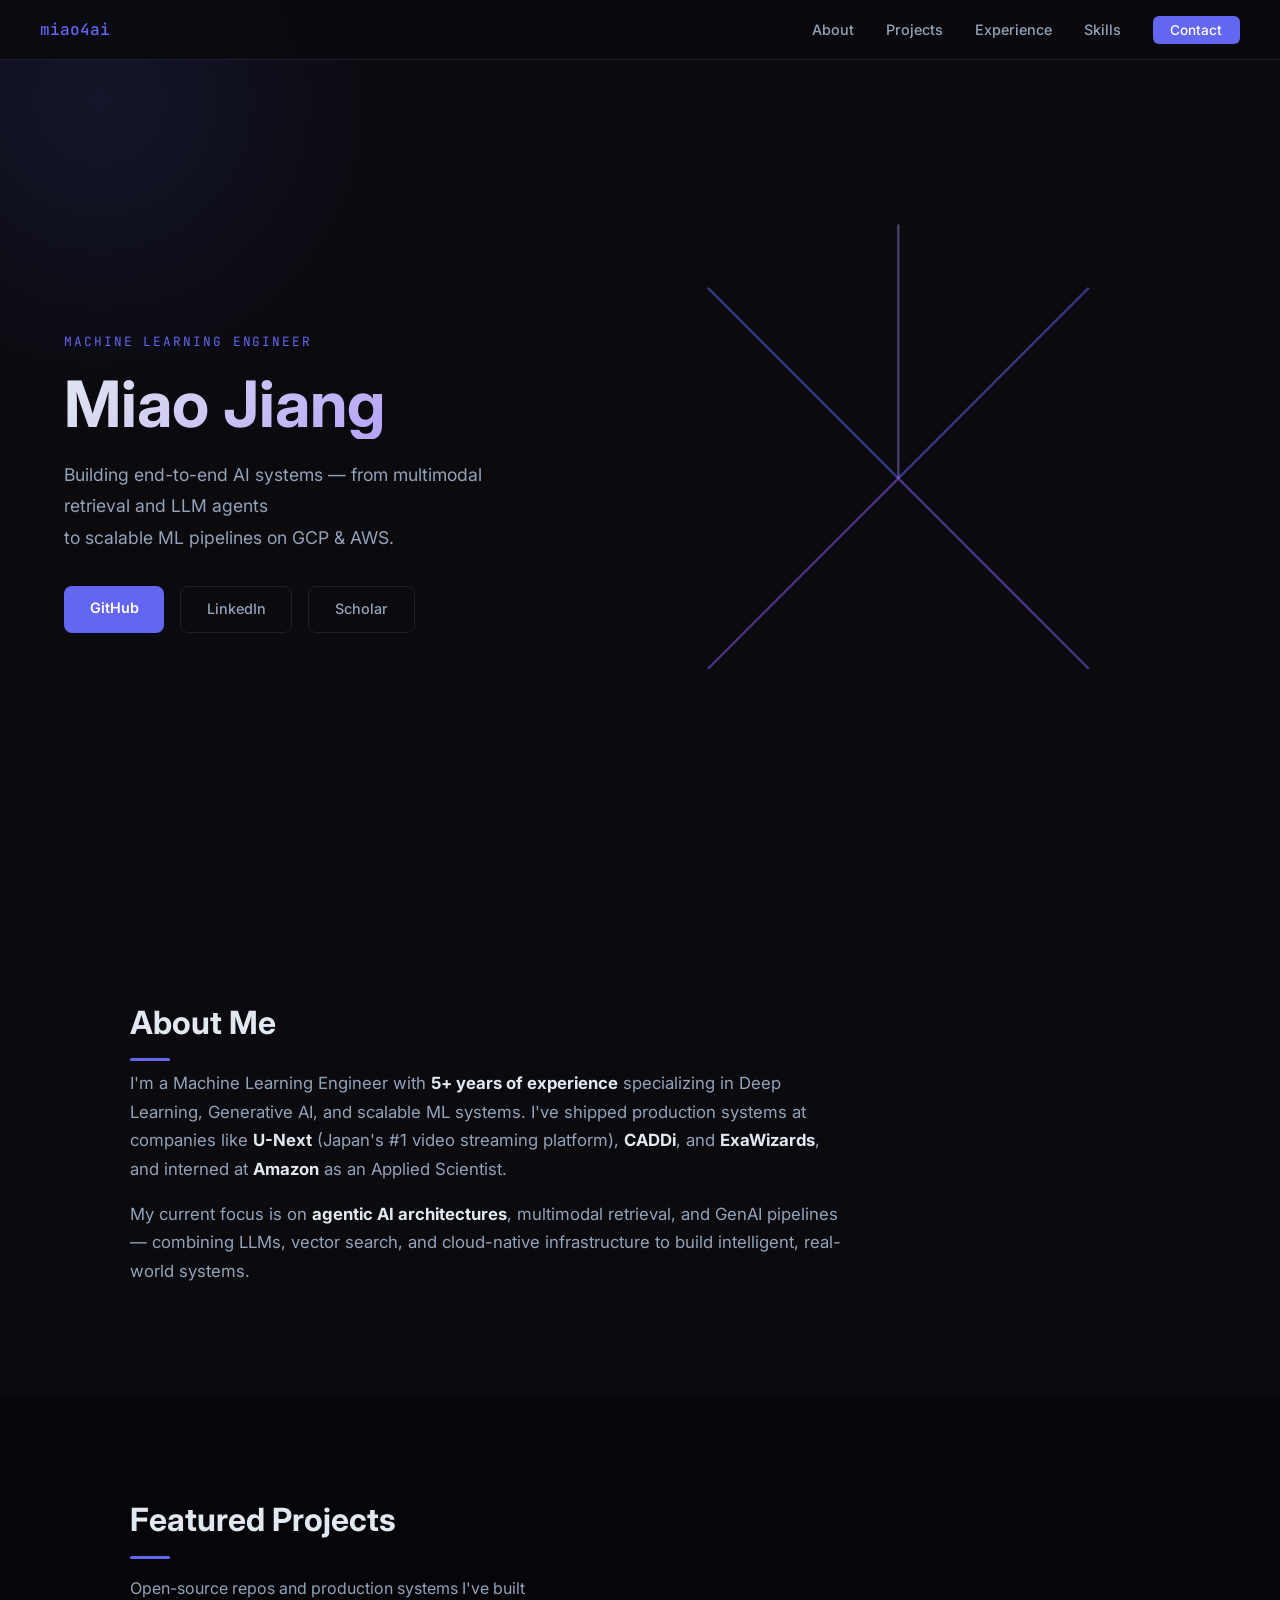
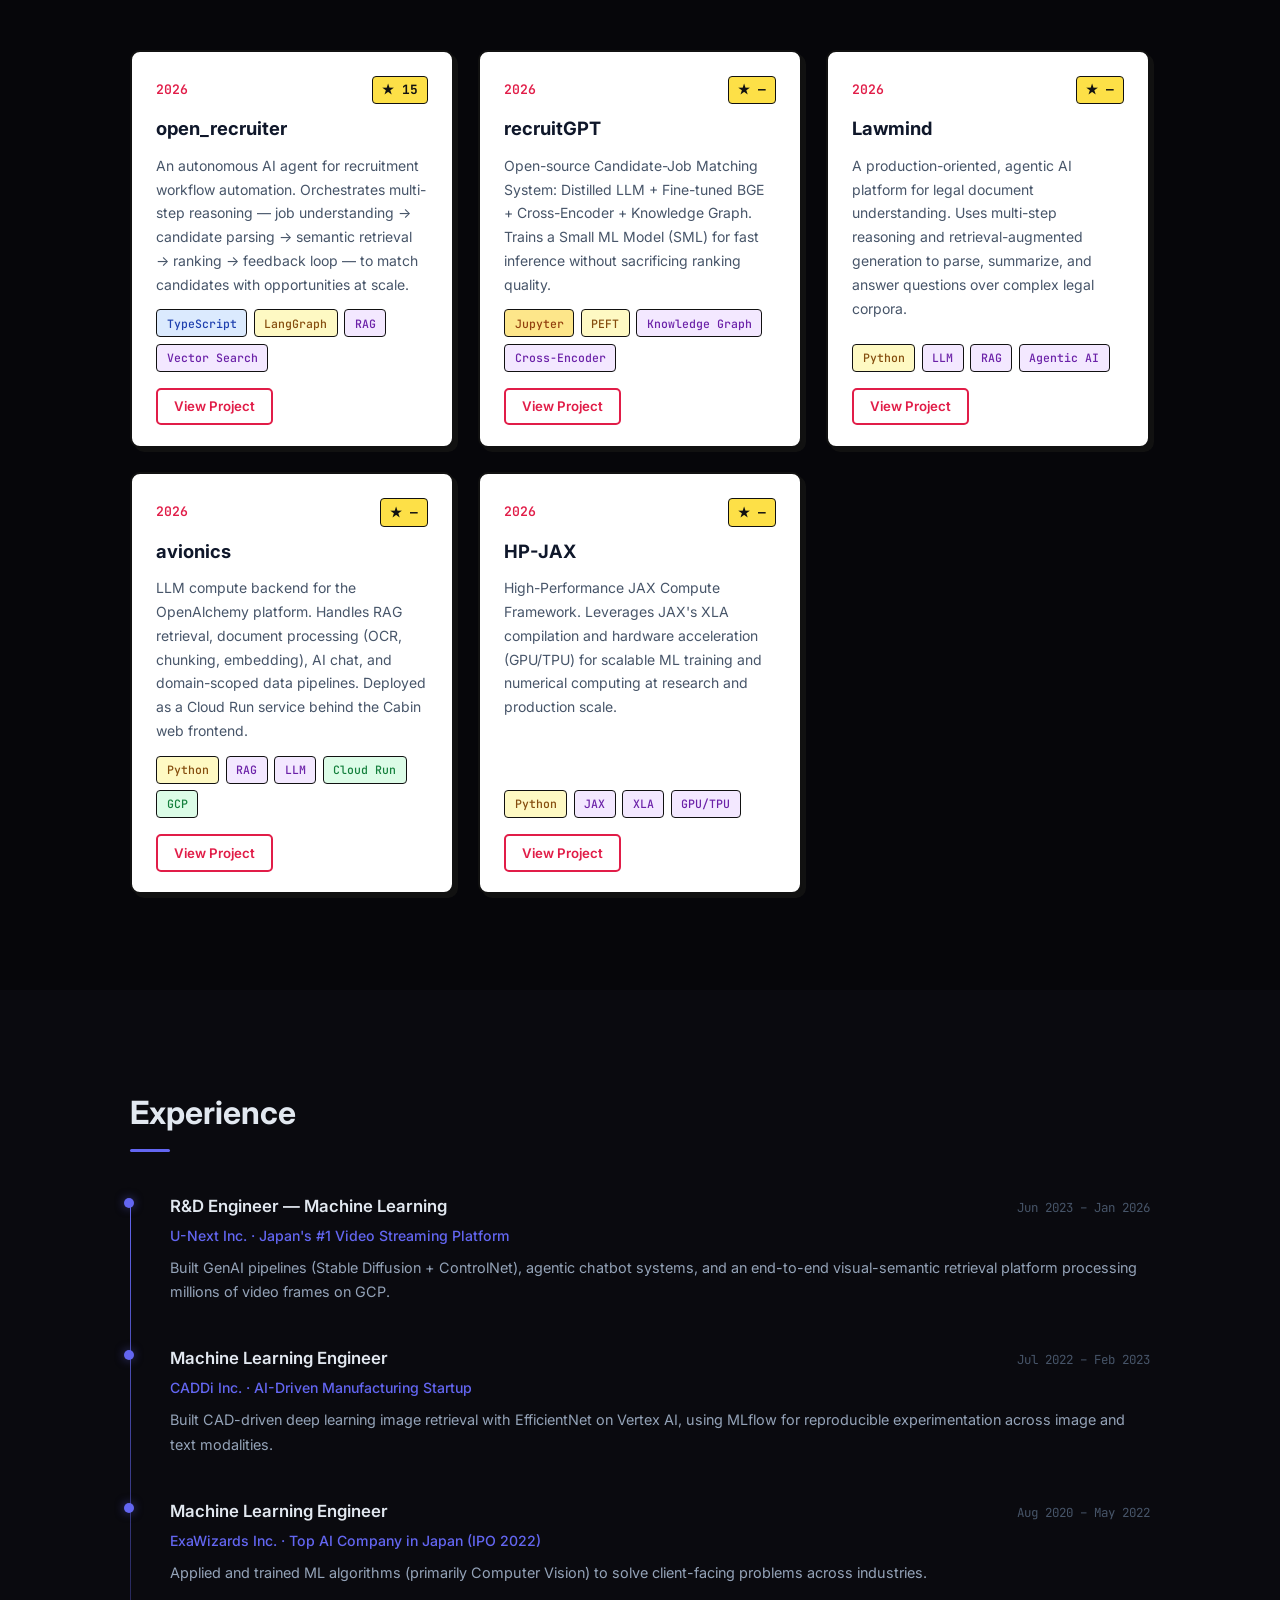
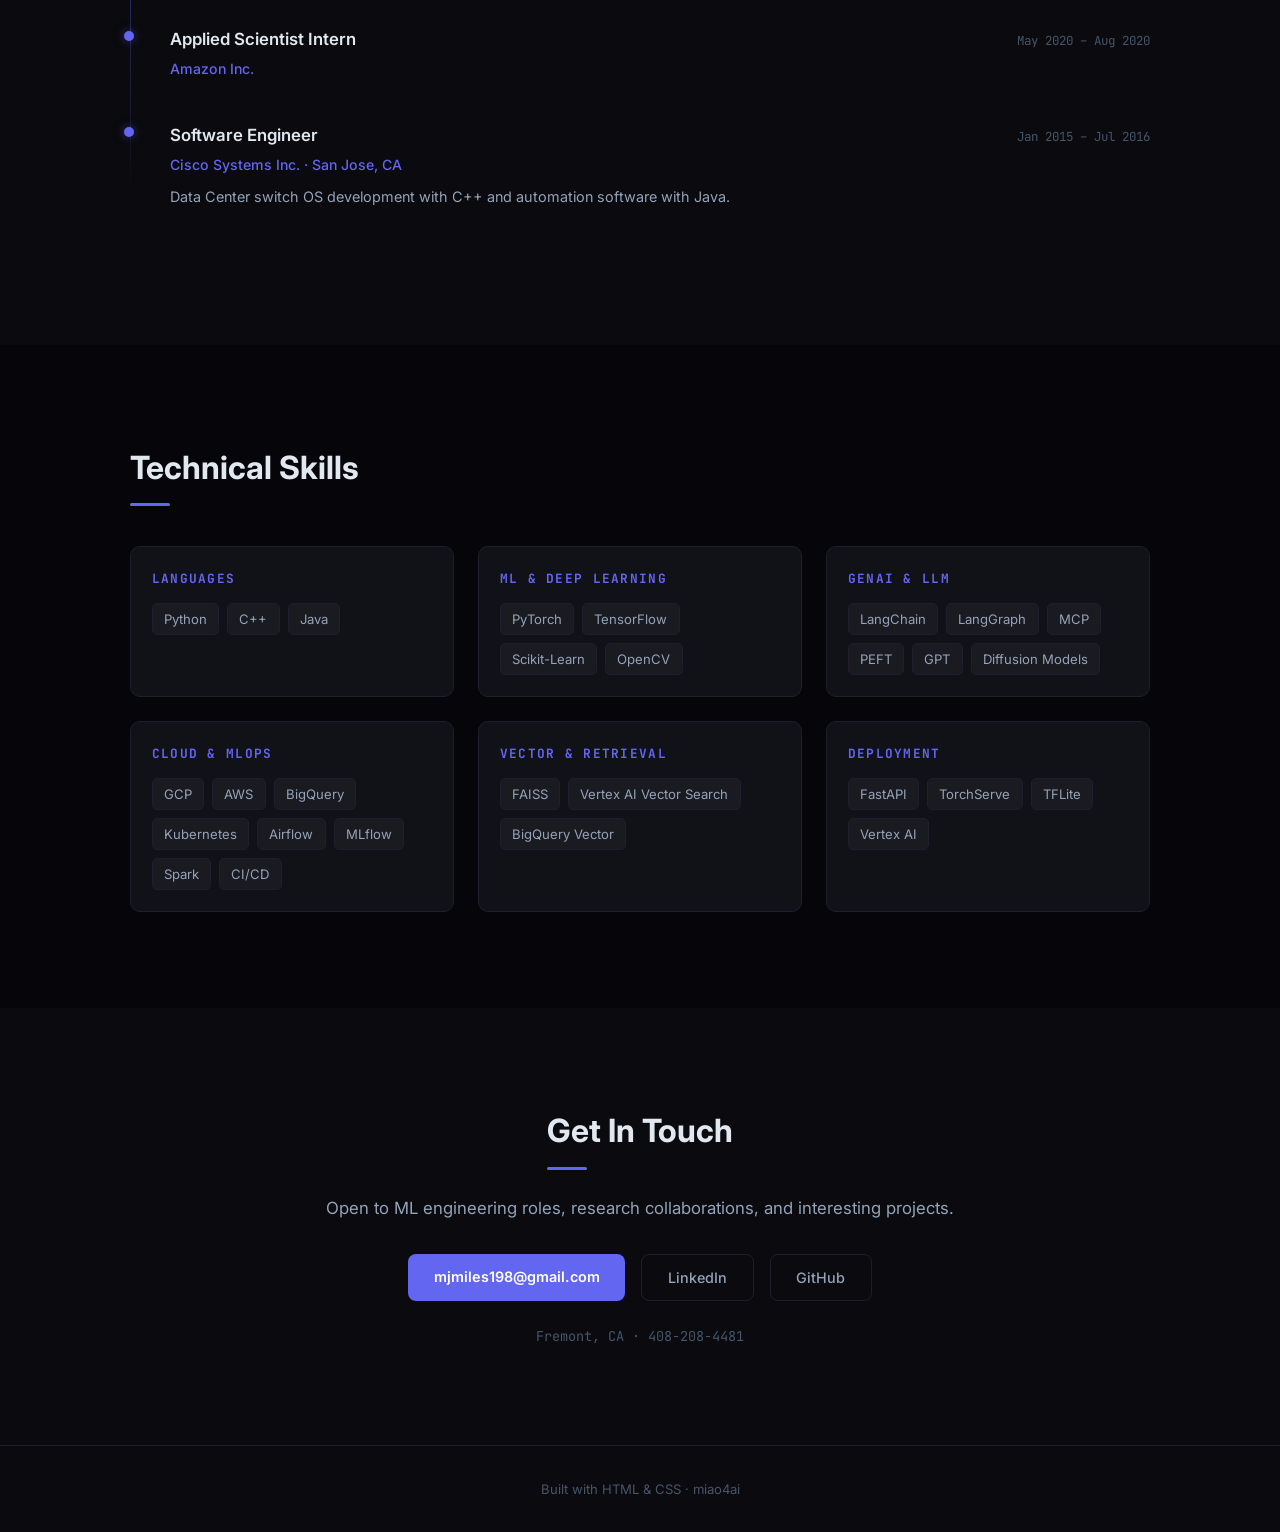
==== commit 7056831f: "Add avionics project card (OpenAlchemy LLM backend) Co-Authored-By: Claude Sonnet 4.6 <noreply@anthr" ====
--- a/index.html
+++ b/index.html
@@ -148,6 +148,30 @@
           </div>
         </div>
 
+        <!-- Avionics -->
+        <div class="pcard">
+          <div class="pcard-top">
+            <span class="pcard-year">2026</span>
+            <span class="pcard-stars">&#9733; —</span>
+          </div>
+          <h3 class="pcard-title">avionics</h3>
+          <p class="pcard-desc">
+            LLM compute backend for the OpenAlchemy platform. Handles RAG retrieval, document
+            processing (OCR, chunking, embedding), AI chat, and domain-scoped data pipelines.
+            Deployed as a Cloud Run service behind the Cabin web frontend.
+          </p>
+          <div class="pcard-tags">
+            <span class="tag tag-py">Python</span>
+            <span class="tag tag-gen">RAG</span>
+            <span class="tag tag-gen">LLM</span>
+            <span class="tag tag-cloud">Cloud Run</span>
+            <span class="tag tag-cloud">GCP</span>
+          </div>
+          <div class="pcard-actions">
+            <a href="https://github.com/openalchemy/avionics" target="_blank" class="pcard-btn-primary">View Project</a>
+          </div>
+        </div>
+
         <!-- HP-JAX -->
         <div class="pcard">
           <div class="pcard-top">
